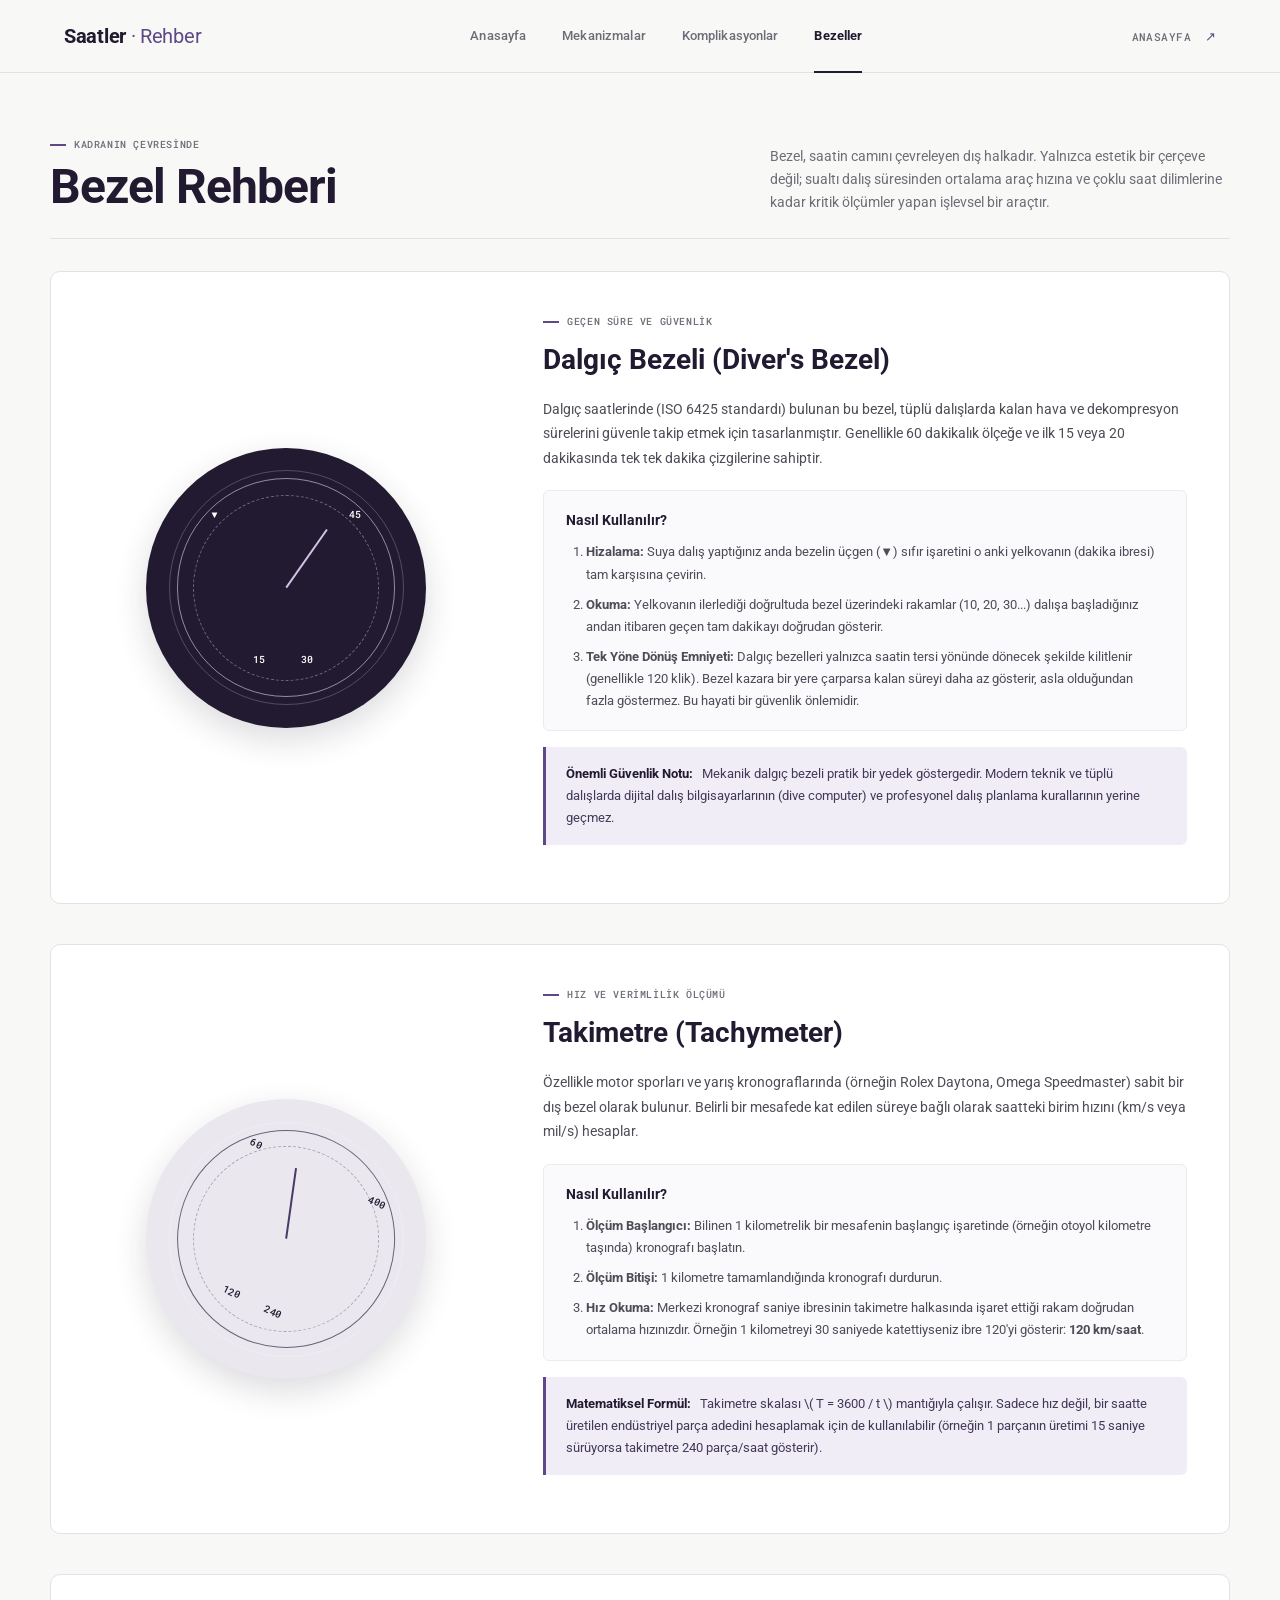
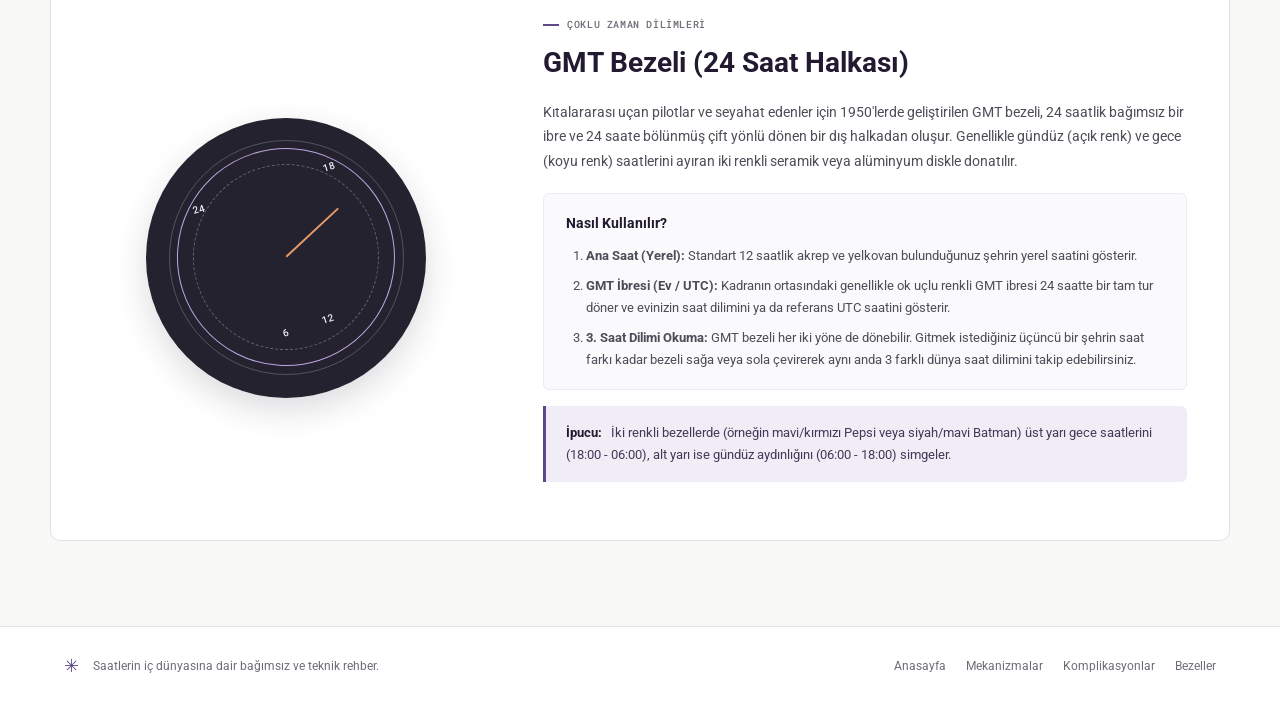
==== bezeller.html @ 57725b4f "sayfalandırma yapıldı" ====
<!doctype html>
<html lang="tr">
  <head>
    <meta charset="utf-8">
    <meta name="viewport" content="width=device-width, initial-scale=1">
    <meta name="theme-color" content="#f8f8f7">
    <meta name="description" content="Saat bezeli çeşitleri ve kullanım rehberi: Dalgıç bezeli, Takimetre ve GMT bezeli ile süre ve hız ölçümü.">
    <title>Bezeller — Saat Bezel Türleri ve Kullanım Kılavuzu</title>
    <link rel="preconnect" href="https://fonts.googleapis.com">
    <link rel="preconnect" href="https://fonts.gstatic.com" crossorigin>
    <link href="https://fonts.googleapis.com/css2?family=Roboto:ital,wght@0,300;0,400;0,500;0,700;1,400&family=Roboto+Mono:wght@400;500&display=swap" rel="stylesheet">
    <link rel="stylesheet" href="styles.css">
    <script src="script.js" defer></script>
  </head>
  <body>
    <header class="topbar">
      <a class="wordmark" href="index.html" aria-label="Saatler Rehberi Anasayfa">Saatler <span>· Rehber</span></a>
      <nav class="main-nav" aria-label="Ana gezinme">
        <a class="nav-link" href="index.html">Anasayfa</a>
        <a class="nav-link" href="mekanizmalar.html">Mekanizmalar</a>
        <a class="nav-link" href="komplikasyonlar.html">Komplikasyonlar</a>
        <a class="nav-link active" aria-current="page" href="bezeller.html">Bezeller</a>
      </nav>
      <a class="topbar-index" href="index.html">ANASAYFA <span>↗</span></a>
    </header>

    <main class="page-wrap content-section bezel-section">
      <header class="section-heading">
        <div>
          <p class="eyebrow"><span class="eyebrow-mark"></span> KADRANIN ÇEVRESİNDE</p>
          <h1>Bezel Rehberi</h1>
        </div>
        <p class="section-description">Bezel, saatin camını çevreleyen dış halkadır. Yalnızca estetik bir çerçeve değil; sualtı dalış süresinden ortalama araç hızına ve çoklu saat dilimlerine kadar kritik ölçümler yapan işlevsel bir araçtır.</p>
      </header>

      <div class="bezel-guides">
        <!-- 1. DALGIÇ BEZELİ -->
        <article class="bezel-guide">
          <div class="bezel-visual dive-visual" aria-hidden="true">
            <div class="bezel-face">
              <span>▼</span>
              <span>15</span>
              <span>30</span>
              <span>45</span>
              <i></i>
            </div>
          </div>
          <div class="bezel-copy">
            <p class="eyebrow"><span class="eyebrow-mark"></span> GEÇEN SÜRE VE GÜVENLİK</p>
            <h3>Dalgıç Bezeli (Diver's Bezel)</h3>
            <p>Dalgıç saatlerinde (ISO 6425 standardı) bulunan bu bezel, tüplü dalışlarda kalan hava ve dekompresyon sürelerini güvenle takip etmek için tasarlanmıştır. Genellikle 60 dakikalık ölçeğe ve ilk 15 veya 20 dakikasında tek tek dakika çizgilerine sahiptir.</p>
            
            <div class="bezel-steps-card">
              <h4>Nasıl Kullanılır?</h4>
              <ol>
                <li><strong>Hizalama:</strong> Suya dalış yaptığınız anda bezelin üçgen (▼) sıfır işaretini o anki yelkovanın (dakika ibresi) tam karşısına çevirin.</li>
                <li><strong>Okuma:</strong> Yelkovanın ilerlediği doğrultuda bezel üzerindeki rakamlar (10, 20, 30...) dalışa başladığınız andan itibaren geçen tam dakikayı doğrudan gösterir.</li>
                <li><strong>Tek Yöne Dönüş Emniyeti:</strong> Dalgıç bezelleri yalnızca saatin tersi yönünde dönecek şekilde kilitlenir (genellikle 120 klik). Bezel kazara bir yere çarparsa kalan süreyi daha az gösterir, asla olduğundan fazla göstermez. Bu hayati bir güvenlik önlemidir.</li>
              </ol>
            </div>

            <p class="bezel-tip">
              <strong>Önemli Güvenlik Notu:</strong> Mekanik dalgıç bezeli pratik bir yedek göstergedir. Modern teknik ve tüplü dalışlarda dijital dalış bilgisayarlarının (dive computer) ve profesyonel dalış planlama kurallarının yerine geçmez.
            </p>
          </div>
        </article>

        <!-- 2. TAKİMETRE BEZELİ -->
        <article class="bezel-guide">
          <div class="bezel-visual tachy-visual" aria-hidden="true">
            <div class="bezel-face">
              <span>60</span>
              <span>120</span>
              <span>240</span>
              <span>400</span>
              <i></i>
            </div>
          </div>
          <div class="bezel-copy">
            <p class="eyebrow"><span class="eyebrow-mark"></span> HIZ VE VERİMLİLİK ÖLÇÜMÜ</p>
            <h3>Takimetre (Tachymeter)</h3>
            <p>Özellikle motor sporları ve yarış kronograflarında (örneğin Rolex Daytona, Omega Speedmaster) sabit bir dış bezel olarak bulunur. Belirli bir mesafede kat edilen süreye bağlı olarak saatteki birim hızını (km/s veya mil/s) hesaplar.</p>
            
            <div class="bezel-steps-card">
              <h4>Nasıl Kullanılır?</h4>
              <ol>
                <li><strong>Ölçüm Başlangıcı:</strong> Bilinen 1 kilometrelik bir mesafenin başlangıç işaretinde (örneğin otoyol kilometre taşında) kronografı başlatın.</li>
                <li><strong>Ölçüm Bitişi:</strong> 1 kilometre tamamlandığında kronografı durdurun.</li>
                <li><strong>Hız Okuma:</strong> Merkezi kronograf saniye ibresinin takimetre halkasında işaret ettiği rakam doğrudan ortalama hızınızdır. Örneğin 1 kilometreyi 30 saniyede katettiyseniz ibre 120'yi gösterir: <strong>120 km/saat</strong>.</li>
              </ol>
            </div>

            <p class="bezel-tip">
              <strong>Matematiksel Formül:</strong> Takimetre skalası \( T = 3600 / t \) mantığıyla çalışır. Sadece hız değil, bir saatte üretilen endüstriyel parça adedini hesaplamak için de kullanılabilir (örneğin 1 parçanın üretimi 15 saniye sürüyorsa takimetre 240 parça/saat gösterir).
            </p>
          </div>
        </article>

        <!-- 3. GMT BEZELİ -->
        <article class="bezel-guide">
          <div class="bezel-visual gmt-visual" aria-hidden="true">
            <div class="bezel-face">
              <span>24</span>
              <span>6</span>
              <span>12</span>
              <span>18</span>
              <i></i>
            </div>
          </div>
          <div class="bezel-copy">
            <p class="eyebrow"><span class="eyebrow-mark"></span> ÇOKLU ZAMAN DİLİMLERİ</p>
            <h3>GMT Bezeli (24 Saat Halkası)</h3>
            <p>Kıtalararası uçan pilotlar ve seyahat edenler için 1950'lerde geliştirilen GMT bezeli, 24 saatlik bağımsız bir ibre ve 24 saate bölünmüş çift yönlü dönen bir dış halkadan oluşur. Genellikle gündüz (açık renk) ve gece (koyu renk) saatlerini ayıran iki renkli seramik veya alüminyum diskle donatılır.</p>
            
            <div class="bezel-steps-card">
              <h4>Nasıl Kullanılır?</h4>
              <ol>
                <li><strong>Ana Saat (Yerel):</strong> Standart 12 saatlik akrep ve yelkovan bulunduğunuz şehrin yerel saatini gösterir.</li>
                <li><strong>GMT İbresi (Ev / UTC):</strong> Kadranın ortasındaki genellikle ok uçlu renkli GMT ibresi 24 saatte bir tam tur döner ve evinizin saat dilimini ya da referans UTC saatini gösterir.</li>
                <li><strong>3. Saat Dilimi Okuma:</strong> GMT bezeli her iki yöne de dönebilir. Gitmek istediğiniz üçüncü bir şehrin saat farkı kadar bezeli sağa veya sola çevirerek aynı anda 3 farklı dünya saat dilimini takip edebilirsiniz.</li>
              </ol>
            </div>

            <p class="bezel-tip">
              <strong>İpucu:</strong> İki renkli bezellerde (örneğin mavi/kırmızı Pepsi veya siyah/mavi Batman) üst yarı gece saatlerini (18:00 - 06:00), alt yarı ise gündüz aydınlığını (06:00 - 18:00) simgeler.
            </p>
          </div>
        </article>
      </div>
    </main>

    <footer class="site-footer">
      <div class="footer-left">
        <span class="footer-mark" aria-hidden="true">✳</span>
        <p>Saatlerin iç dünyasına dair bağımsız ve teknik rehber.</p>
      </div>
      <nav class="footer-links" aria-label="Alt gezinme">
        <a href="index.html">Anasayfa</a>
        <a href="mekanizmalar.html">Mekanizmalar</a>
        <a href="komplikasyonlar.html">Komplikasyonlar</a>
        <a href="bezeller.html">Bezeller</a>
      </nav>
    </footer>
  </body>
</html>
---- styles.css ----
:root {
  color-scheme: light;
  --paper: #f8f8f7;
  --surface: #ffffff;
  --ink: #1e1e24;
  --ink-secondary: #4e4c56;
  --muted: #6e6d77;
  --line: #e2e1e7;
  --line-light: #ecebf0;
  --purple: #483965;
  --purple-dark: #221a30;
  --purple-light: #f1edf7;
  --purple-tint: #eae4f5;
  --accent: #5e4887;
  --accent-warm: #c5975c;
  --gray: #d7d6dc;
  --mono: "Roboto Mono", monospace;
  --body: "Roboto", -apple-system, BlinkMacSystemFont, "Segoe UI", sans-serif;
  --display: "Roboto", -apple-system, BlinkMacSystemFont, "Segoe UI", sans-serif;
}

* { box-sizing: border-box; }
html { scroll-behavior: smooth; scroll-padding-top: 84px; }
body {
  margin: 0;
  background: var(--paper);
  color: var(--ink);
  font-family: var(--body);
  font-size: 14px;
  line-height: 1.6;
  -webkit-font-smoothing: antialiased;
}

button, input, select { font: inherit; }
button, a, select { -webkit-tap-highlight-color: transparent; }
button { color: inherit; }
a { color: inherit; text-decoration: none; }
::selection { background: #dcd3ee; color: var(--purple-dark); }

/* TOPBAR */
.topbar {
  position: sticky;
  z-index: 20;
  top: 0;
  display: flex;
  justify-content: space-between;
  align-items: center;
  min-height: 72px;
  padding: 0 5vw;
  border-bottom: 1px solid var(--line);
  background: rgba(248, 248, 247, 0.95);
  backdrop-filter: blur(14px);
}
.wordmark {
  font-family: var(--display);
  font-size: 20px;
  font-weight: 700;
  letter-spacing: -0.015em;
  color: var(--purple-dark);
}
.wordmark span {
  color: var(--accent);
  font-weight: 400;
}
.main-nav {
  display: flex;
  align-items: center;
  gap: clamp(16px, 2.8vw, 36px);
}
.nav-link {
  position: relative;
  display: grid;
  min-height: 72px;
  align-items: center;
  color: var(--muted);
  font-size: 13px;
  font-weight: 500;
  letter-spacing: 0.01em;
  transition: color 0.2s ease;
}
.nav-link:hover, .nav-link:focus-visible {
  color: var(--purple);
}
.nav-link::after {
  position: absolute;
  right: 0;
  bottom: -1px;
  left: 0;
  height: 2px;
  background: var(--purple);
  content: "";
  transform: scaleX(0);
  transform-origin: left;
  transition: transform 0.2s ease;
}
.nav-link:hover::after, .nav-link:focus-visible::after {
  transform: scaleX(1);
}
.nav-link.active {
  color: var(--purple-dark);
  font-weight: 700;
}
.nav-link.active::after {
  transform: scaleX(1);
  background: var(--purple-dark);
}
.topbar-index {
  color: var(--muted);
  font-family: var(--mono);
  font-size: 11px;
  font-weight: 500;
  letter-spacing: 0.04em;
  transition: color 0.2s ease;
}
.topbar-index:hover {
  color: var(--purple);
}
.topbar-index span {
  margin-left: 6px;
  color: var(--accent);
  font-size: 13px;
}

/* TYPOGRAPHY HELPERS */
h1, h2, h3, h4, p { margin-top: 0; }
.eyebrow {
  display: flex;
  align-items: center;
  gap: 8px;
  margin-bottom: 8px;
  color: var(--muted);
  font-family: var(--mono);
  font-size: 10px;
  font-weight: 500;
  letter-spacing: 0.06em;
  text-transform: uppercase;
}
.eyebrow-mark {
  display: inline-block;
  width: 16px;
  height: 2px;
  background: var(--accent);
}

/* PAGE WRAPPER & HEADINGS */
.page-wrap {
  width: min(1180px, calc(100% - 64px));
  margin: 0 auto;
}
.content-section {
  padding-top: 64px;
  padding-bottom: 85px;
}
.section-heading {
  display: flex;
  justify-content: space-between;
  align-items: flex-end;
  gap: 28px;
  padding-bottom: 24px;
  border-bottom: 1px solid var(--line);
}
.section-heading h1, .section-heading h2 {
  margin: 8px 0 0;
  font-family: var(--display);
  font-size: clamp(34px, 4.2vw, 48px);
  font-weight: 700;
  letter-spacing: -0.02em;
  line-height: 1.1;
  color: var(--purple-dark);
}
.section-description {
  max-width: 460px;
  margin: 0;
  color: var(--muted);
  font-size: 14px;
  line-height: 1.65;
}

/* HOME HERO */
.home-hero {
  display: grid;
  grid-template-columns: 1.05fr 0.95fr;
  min-height: calc(100svh - 72px);
  border-bottom: 1px solid var(--line);
  background: var(--paper);
}
.hero-art-container {
  position: relative;
  display: flex;
  flex-direction: column;
  justify-content: center;
  align-items: center;
  padding: 30px 24px;
  background: #1c1b22;
  color: #e5e3eb;
  overflow: hidden;
  border-right: 1px solid #2f2d38;
}
.hero-art-container::before {
  position: absolute;
  inset: 0;
  background-image: 
    radial-gradient(circle at 50% 50%, rgba(95, 75, 140, 0.14) 0%, transparent 72%),
    linear-gradient(rgba(255, 255, 255, 0.025) 1px, transparent 1px),
    linear-gradient(90deg, rgba(255, 255, 255, 0.025) 1px, transparent 1px);
  background-size: 100% 100%, 28px 28px, 28px 28px;
  pointer-events: none;
  content: "";
}
.workbench-header {
  position: absolute;
  top: 18px;
  left: 24px;
  right: 24px;
  display: flex;
  justify-content: space-between;
  align-items: center;
  z-index: 3;
}
.workbench-tag {
  font-family: var(--mono);
  font-size: 10px;
  color: #a8a4b8;
  letter-spacing: 0.06em;
  text-transform: uppercase;
}
.workbench-scale-badge {
  display: inline-flex;
  align-items: center;
  gap: 8px;
  padding: 4px 11px;
  border-radius: 20px;
  background: rgba(255, 255, 255, 0.08);
  border: 1px solid rgba(255, 255, 255, 0.16);
  font-family: var(--mono);
  font-size: 10px;
  color: #d8d4e4;
}
.scale-circle-1to1 {
  display: inline-block;
  width: 14px;
  height: 14px;
  border-radius: 50%;
  border: 1.5px solid #d5a86d;
  background: rgba(213, 168, 109, 0.22);
}
.canvas-wrapper {
  position: relative;
  width: min(100%, 480px);
  aspect-ratio: 1;
  display: grid;
  place-items: center;
  z-index: 2;
}
#zemberek-canvas {
  width: 100%;
  height: 100%;
  display: block;
  cursor: grab;
}
#zemberek-canvas:active {
  cursor: grabbing;
}
.workbench-controls {
  position: absolute;
  bottom: 20px;
  left: 24px;
  right: 24px;
  display: flex;
  justify-content: space-between;
  align-items: center;
  flex-wrap: wrap;
  gap: 12px;
  z-index: 3;
}
.control-buttons {
  display: flex;
  align-items: center;
  gap: 8px;
}
.btn-workbench {
  display: inline-flex;
  align-items: center;
  gap: 6px;
  padding: 7px 14px;
  border: 1px solid rgba(255, 255, 255, 0.2);
  border-radius: 4px;
  background: rgba(255, 255, 255, 0.06);
  color: #f0edf7;
  font-family: var(--body);
  font-size: 12px;
  font-weight: 500;
  cursor: pointer;
  transition: all 0.2s ease;
}
.btn-workbench:hover {
  background: rgba(255, 255, 255, 0.16);
  border-color: rgba(255, 255, 255, 0.35);
  color: #fff;
}
.btn-workbench.active {
  background: var(--purple-light);
  color: var(--purple-dark);
  border-color: var(--purple-light);
  font-weight: 600;
}
.state-indicator {
  font-family: var(--mono);
  font-size: 11px;
  color: #9d99ab;
}
.state-indicator strong {
  color: #ecd5a5;
  font-weight: 500;
}

/* HERO COPY */
.hero-copy {
  display: flex;
  flex-direction: column;
  justify-content: center;
  padding: clamp(40px, 6vw, 80px) clamp(30px, 5vw, 70px);
  background: var(--paper);
}
.hero-copy h1 {
  margin: 16px 0 20px;
  font-family: var(--display);
  font-size: clamp(38px, 5vw, 64px);
  font-weight: 700;
  line-height: 1.08;
  letter-spacing: -0.025em;
  color: var(--purple-dark);
}
.hero-copy h1 span {
  color: var(--accent);
}
.hero-intro {
  max-width: 520px;
  margin-bottom: 28px;
  color: var(--ink-secondary);
  font-size: 15px;
  line-height: 1.75;
}
.hero-actions {
  display: flex;
  flex-wrap: wrap;
  align-items: center;
  gap: 14px;
  margin-bottom: 36px;
}
.btn-primary {
  display: inline-flex;
  align-items: center;
  gap: 8px;
  padding: 11px 22px;
  border-radius: 4px;
  background: var(--purple-dark);
  color: #ffffff;
  font-size: 13px;
  font-weight: 600;
  transition: background 0.2s ease, transform 0.2s ease;
}
.btn-primary:hover {
  background: var(--accent);
  transform: translateY(-1px);
}
.btn-secondary {
  display: inline-flex;
  align-items: center;
  gap: 8px;
  padding: 10px 18px;
  border: 1px solid var(--line);
  border-radius: 4px;
  background: var(--surface);
  color: var(--ink);
  font-size: 13px;
  font-weight: 500;
  transition: all 0.2s ease;
}
.btn-secondary:hover {
  border-color: var(--gray);
  background: #fdfdfd;
}
.hero-specs-box {
  display: grid;
  grid-template-columns: repeat(3, 1fr);
  gap: 16px;
  padding: 18px 20px;
  border-radius: 6px;
  border: 1px solid var(--line);
  background: var(--surface);
}
.hero-spec-item dt {
  font-family: var(--mono);
  font-size: 9px;
  font-weight: 500;
  letter-spacing: 0.05em;
  color: var(--muted);
  text-transform: uppercase;
  margin-bottom: 4px;
}
.hero-spec-item dd {
  margin: 0;
  font-size: 13px;
  font-weight: 600;
  color: var(--purple-dark);
}

/* SECTION PORTAL CARDS (HOME - TALLER & LONGER) */
.portal-section {
  padding: 75px 0;
  border-bottom: 1px solid var(--line);
}
.portal-grid {
  display: grid;
  grid-template-columns: repeat(3, 1fr);
  gap: 24px;
  margin-top: 36px;
}
.portal-card {
  display: flex;
  flex-direction: column;
  min-height: 380px;
  padding: 34px 30px;
  border: 1px solid var(--line);
  border-radius: 8px;
  background: var(--surface);
  transition: transform 0.2s ease, border-color 0.2s ease, box-shadow 0.2s ease;
}
.portal-card:hover {
  transform: translateY(-3px);
  border-color: #c9bfdc;
  box-shadow: 0 12px 36px rgba(50, 40, 70, 0.07);
}
.portal-card-header {
  display: flex;
  justify-content: space-between;
  align-items: center;
  margin-bottom: 20px;
}
.portal-num {
  font-family: var(--mono);
  font-size: 11px;
  font-weight: 500;
  color: var(--muted);
}
.portal-card h3 {
  margin: 0 0 12px;
  font-size: 24px;
  font-weight: 700;
  color: var(--purple-dark);
}
.portal-card p {
  color: var(--ink-secondary);
  font-size: 14px;
  line-height: 1.7;
  margin-bottom: 28px;
}
.portal-link {
  display: inline-flex;
  align-items: center;
  gap: 8px;
  margin-top: auto;
  color: var(--purple);
  font-size: 13px;
  font-weight: 600;
}
.portal-link span {
  font-size: 15px;
  transition: transform 0.2s ease;
}
.portal-card:hover .portal-link span {
  transform: translate(3px, -2px);
}

/* ANATOMY SECTION (HOME - TALLER & LONGER) */
.anatomy-section {
  padding: 75px 0 90px;
  background: #f2eff7;
}
.anatomy-timeline {
  display: grid;
  grid-template-columns: repeat(5, 1fr);
  gap: 16px;
  margin-top: 36px;
}
.anatomy-step {
  position: relative;
  display: flex;
  flex-direction: column;
  min-height: 240px;
  padding: 26px 20px;
  background: var(--surface);
  border: 1px solid var(--line);
  border-radius: 8px;
}
.anatomy-step .step-num {
  font-family: var(--mono);
  font-size: 10px;
  font-weight: 600;
  color: var(--accent);
  display: block;
  margin-bottom: 8px;
}
.anatomy-step h4 {
  margin: 0 0 10px;
  font-size: 16px;
  font-weight: 700;
  color: var(--purple-dark);
}
.anatomy-step p {
  margin: 0;
  font-size: 13px;
  color: var(--ink-secondary);
  line-height: 1.6;
}

/* SEARCH & FILTER CONTROLS */
.search-panel {
  display: flex;
  flex-wrap: wrap;
  align-items: flex-end;
  gap: 12px 18px;
  padding: 24px 0 32px;
}
.search-field {
  display: flex;
  flex: 1 1 200px;
  align-items: center;
  gap: 10px;
  min-width: 180px;
  max-width: 290px;
  padding: 7px 0 9px;
  border-bottom: 1.5px solid #bbb8c2;
  color: var(--purple);
}
.search-field:focus-within {
  border-color: var(--purple-dark);
}
.search-field > span:first-child {
  font-size: 18px;
  color: var(--muted);
}
.search-field input {
  width: 100%;
  min-width: 0;
  border: 0;
  outline: 0;
  background: transparent;
  color: var(--ink);
  font-family: var(--body);
  font-size: 13px;
}
.search-field input::placeholder {
  color: #92909a;
}
.filter-label {
  display: grid;
  gap: 5px;
  color: var(--muted);
  font-family: var(--mono);
  font-size: 10px;
  font-weight: 500;
  letter-spacing: 0.04em;
  text-transform: uppercase;
}
.filter-label select {
  min-width: 140px;
  max-width: 200px;
  padding: 8px 24px 8px 10px;
  border: 1px solid var(--line);
  border-radius: 4px;
  background: var(--surface);
  color: var(--ink);
  font-family: var(--body);
  font-size: 12px;
}
.filter-label select:focus-visible, .search-field input:focus-visible {
  outline: 2px solid var(--accent);
  outline-offset: 2px;
}
.result-count {
  width: 100%;
  margin: 0;
  color: var(--muted);
  font-family: var(--mono);
  font-size: 11px;
}

/* CARDS GRID - ALL CARDS TALLER & LONGER (bütün kartlar daha uzun olsun) */
.card-grid {
  display: grid;
  grid-template-columns: repeat(4, minmax(0, 1fr));
  gap: 20px;
}
.info-card {
  position: relative;
  display: flex;
  min-height: 380px;
  flex-direction: column;
  padding: 26px 24px 22px;
  border: 1px solid var(--line);
  border-radius: 8px;
  background: var(--surface);
  transition: border-color 0.2s ease, transform 0.2s ease, box-shadow 0.2s ease;
}
.info-card:hover {
  border-color: #c4b9db;
  box-shadow: 0 12px 34px rgba(45, 35, 65, 0.07);
  transform: translateY(-3px);
}
.card-meta {
  display: flex;
  justify-content: space-between;
  gap: 8px;
  color: var(--muted);
  font-family: var(--mono);
  font-size: 10px;
  margin-bottom: 8px;
}
.info-card h3 {
  margin: 12px 0 4px;
  font-family: var(--display);
  font-size: 24px;
  font-weight: 700;
  letter-spacing: -0.015em;
  color: var(--purple-dark);
}
.card-subtitle {
  margin: 0 0 12px;
  font-size: 12px;
  font-weight: 500;
  color: var(--accent);
}
.card-description {
  margin-bottom: 16px;
  color: var(--ink-secondary);
  font-size: 13px;
  line-height: 1.65;
}
.card-features {
  display: flex;
  flex-wrap: wrap;
  gap: 6px;
  margin-bottom: 20px;
}
.feature-tag {
  display: inline-block;
  padding: 3px 8px;
  border-radius: 3px;
  background: var(--purple-light);
  color: var(--purple-dark);
  font-size: 10px;
  font-family: var(--mono);
  font-weight: 500;
}
.card-specs {
  display: flex;
  justify-content: space-between;
  gap: 8px;
  margin-top: auto;
  padding: 12px 0;
  border-top: 1px solid var(--line-light);
  color: var(--muted);
  font-family: var(--mono);
  font-size: 10px;
}
.card-link {
  display: flex;
  justify-content: space-between;
  align-items: center;
  width: 100%;
  padding: 12px 0 0;
  border: 0;
  background: transparent;
  color: var(--purple);
  cursor: pointer;
  text-align: left;
  font-size: 12px;
  font-weight: 600;
}
.card-link span {
  font-size: 14px;
  transition: transform 0.2s ease;
}
.card-link:hover span {
  transform: translate(2px, -2px);
}
.empty-state {
  grid-column: 1 / -1;
  padding: 65px 20px;
  color: var(--muted);
  text-align: center;
  font-size: 14px;
  background: var(--surface);
  border: 1px dashed var(--line);
  border-radius: 8px;
}

/* COMPLICATION CARDS (TALLER & LONGER) */
.complication-grid {
  grid-template-columns: repeat(3, minmax(0, 1fr));
  gap: 24px;
}
.complication-card {
  min-height: 420px;
  padding: 30px 28px 24px;
}
.complication-card h3 {
  margin-top: 14px;
  font-size: 26px;
}
.complication-card .card-description {
  font-size: 13.5px;
  line-height: 1.7;
}

/* BEZEL GUIDES & STEPS CARDS */
.bezel-guides {
  display: flex;
  flex-direction: column;
  gap: 40px;
  margin-top: 32px;
}
.bezel-guide {
  display: grid;
  grid-template-columns: minmax(240px, 0.75fr) 1.25fr;
  align-items: center;
  gap: clamp(28px, 5vw, 68px);
  padding: 42px;
  border: 1px solid var(--line);
  border-radius: 10px;
  background: var(--surface);
}
.bezel-visual {
  position: relative;
  display: grid;
  width: min(100%, 280px);
  aspect-ratio: 1;
  margin: auto;
  place-items: center;
  border-radius: 50%;
  background: var(--purple-dark);
  box-shadow: 0 12px 32px rgba(35, 28, 50, 0.16);
}
.bezel-visual::before {
  position: absolute;
  inset: 8%;
  border: 1px solid rgba(255, 255, 255, 0.22);
  border-radius: 50%;
  content: "";
}
.bezel-face {
  position: relative;
  display: flex;
  width: 78%;
  aspect-ratio: 1;
  justify-content: space-between;
  align-items: flex-start;
  padding: 10% 12%;
  border: 1.5px solid rgba(255, 255, 255, 0.5);
  border-radius: 50%;
  color: #fff;
  font-family: var(--mono);
  font-size: 10px;
  font-weight: 500;
}
.bezel-face::before {
  position: absolute;
  inset: 7%;
  border: 1px dashed rgba(255, 255, 255, 0.35);
  border-radius: 50%;
  content: "";
}
.bezel-face span:nth-child(2) { align-self: flex-end; }
.bezel-face span:nth-child(3) { align-self: flex-end; }
.bezel-face span:nth-child(4) { align-self: flex-start; }
.bezel-face i {
  position: absolute;
  top: 50%;
  left: 50%;
  width: 2px;
  height: 33%;
  background: #cfc2e6;
  transform: translate(-50%, -100%) rotate(35deg);
  transform-origin: bottom;
}
.tachy-visual {
  background: #eae8ee;
}
.tachy-visual .bezel-face {
  border-color: rgba(50, 40, 68, 0.7);
  color: var(--purple-dark);
  transform: rotate(26deg);
}
.tachy-visual .bezel-face::before {
  border-color: rgba(50, 40, 68, 0.35);
}
.tachy-visual .bezel-face i {
  background: var(--purple);
  transform: translate(-50%, -100%) rotate(-18deg);
}
.gmt-visual {
  background: #252230;
}
.gmt-visual .bezel-face {
  border-color: #bda7df;
  color: #f1edfa;
  transform: rotate(-18deg);
}
.gmt-visual .bezel-face::before {
  border-color: rgba(189, 167, 223, 0.45);
}
.gmt-visual .bezel-face i {
  background: #e59a68;
  transform: translate(-50%, -100%) rotate(65deg);
}
.bezel-copy h3 {
  margin: 6px 0 14px;
  font-family: var(--display);
  font-size: 28px;
  font-weight: 700;
  color: var(--purple-dark);
}
.bezel-copy > p:not(.eyebrow) {
  margin-bottom: 16px;
  color: var(--ink-secondary);
  font-size: 14px;
  line-height: 1.75;
}
.bezel-steps-card {
  margin: 20px 0 16px;
  padding: 18px 22px;
  background: #faf9fc;
  border: 1px solid var(--line-light);
  border-radius: 6px;
}
.bezel-steps-card h4 {
  margin: 0 0 10px;
  font-size: 14px;
  font-weight: 700;
  color: var(--purple-dark);
}
.bezel-steps-card ol {
  margin: 0;
  padding-left: 20px;
  color: var(--ink-secondary);
  font-size: 13px;
  line-height: 1.7;
}
.bezel-steps-card li {
  margin-bottom: 8px;
}
.bezel-steps-card li:last-child {
  margin-bottom: 0;
}
.bezel-tip {
  padding: 16px 20px;
  border-left: 3px solid var(--accent);
  background: var(--purple-light);
  border-radius: 0 6px 6px 0;
  font-size: 13px !important;
  line-height: 1.7 !important;
  color: #433957 !important;
}
.bezel-tip strong {
  margin-right: 6px;
  color: var(--purple-dark);
}

/* POPOVER DIALOG */
.popover-panel {
  position: fixed;
  inset: 0;
  width: min(600px, calc(100% - 32px));
  max-height: min(85vh, 800px);
  margin: auto;
  padding: 38px;
  overflow-y: auto;
  border: 1px solid var(--line);
  border-radius: 8px;
  background: var(--surface);
  color: var(--ink);
  box-shadow: 0 24px 80px rgba(25, 18, 35, 0.25);
}
.popover-panel::backdrop {
  background: rgba(25, 20, 32, 0.5);
  backdrop-filter: blur(4px);
}
.popover-close {
  position: sticky;
  z-index: 2;
  top: 0;
  float: right;
  display: grid;
  width: 32px;
  height: 32px;
  margin: -16px -16px -24px 0;
  place-items: center;
  border: 1px solid var(--line);
  border-radius: 50%;
  background: var(--surface);
  cursor: pointer;
  font-size: 20px;
  line-height: 1;
  color: var(--muted);
  transition: all 0.2s ease;
}
.popover-close:hover {
  background: var(--paper);
  color: var(--ink);
}
.popover-panel h3 {
  margin: 10px 0 8px;
  font-family: var(--display);
  font-size: 32px;
  font-weight: 700;
  letter-spacing: -0.02em;
  color: var(--purple-dark);
}
.popover-lead {
  max-width: 500px;
  margin-bottom: 22px;
  color: var(--ink-secondary);
  font-size: 14px;
  line-height: 1.6;
}
.detail-list {
  display: grid;
  grid-template-columns: repeat(2, minmax(0, 1fr));
  gap: 16px 20px;
  margin: 0;
  padding: 20px 0;
  border-top: 1px solid var(--line);
  border-bottom: 1px solid var(--line);
}
.detail-list div { min-width: 0; }
.detail-list dt {
  margin-bottom: 4px;
  color: var(--muted);
  font-family: var(--mono);
  font-size: 10px;
  text-transform: uppercase;
  letter-spacing: 0.04em;
}
.detail-list dd {
  margin: 0;
  font-size: 13px;
  font-weight: 500;
  color: var(--ink);
  line-height: 1.5;
}
.popover-note {
  margin: 20px 0 0;
  padding: 15px 18px;
  background: var(--purple-light);
  border-radius: 4px;
  color: #4b3e64;
  font-size: 12.5px;
  line-height: 1.65;
}
.popover-copy {
  color: var(--ink-secondary);
  font-size: 13.5px;
  line-height: 1.75;
  margin-bottom: 14px;
}

/* SITE FOOTER */
.site-footer {
  display: flex;
  justify-content: space-between;
  align-items: center;
  flex-wrap: wrap;
  gap: 20px;
  min-height: 80px;
  padding: 22px 5vw;
  border-top: 1px solid var(--line);
  background: var(--surface);
  color: var(--muted);
}
.footer-left {
  display: flex;
  align-items: center;
  gap: 14px;
}
.footer-mark {
  color: var(--accent);
  font-size: 18px;
}
.site-footer p {
  margin: 0;
  font-size: 12px;
}
.footer-links {
  display: flex;
  gap: 20px;
  font-size: 12px;
}
.footer-links a:hover {
  color: var(--purple);
}

/* RESPONSIVE DESIGN */
@media (max-width: 1024px) {
  .card-grid {
    grid-template-columns: repeat(2, minmax(0, 1fr));
  }
  .complication-grid {
    grid-template-columns: repeat(2, minmax(0, 1fr));
  }
}

@media (max-width: 960px) {
  .home-hero {
    grid-template-columns: 1fr;
    min-height: auto;
  }
  .hero-art-container {
    min-height: 480px;
    border-right: 0;
    border-bottom: 1px solid #2f2d38;
  }
  .portal-grid {
    grid-template-columns: 1fr;
  }
  .anatomy-timeline {
    grid-template-columns: repeat(2, 1fr);
  }
  .bezel-guide {
    grid-template-columns: 1fr;
    gap: 32px;
  }
}

@media (max-width: 640px) {
  .topbar {
    padding: 0 16px;
    min-height: 60px;
  }
  .wordmark {
    font-size: 17px;
  }
  .topbar-index {
    display: none;
  }
  .main-nav {
    gap: 12px;
  }
  .nav-link {
    min-height: 60px;
    font-size: 12px;
  }
  .hero-art-container {
    min-height: 400px;
    padding: 20px 14px;
  }
  .canvas-wrapper {
    width: min(100%, 340px);
  }
  .hero-copy {
    padding: 36px 20px;
  }
  .hero-copy h1 {
    font-size: 34px;
  }
  .hero-specs-box {
    grid-template-columns: 1fr;
    gap: 12px;
  }
  .page-wrap {
    width: calc(100% - 32px);
  }
  .content-section {
    padding-top: 48px;
    padding-bottom: 60px;
  }
  .section-heading {
    flex-direction: column;
    align-items: flex-start;
    gap: 12px;
  }
  .card-grid, .complication-grid {
    grid-template-columns: 1fr;
  }
  .anatomy-timeline {
    grid-template-columns: 1fr;
  }
  .search-field {
    flex-basis: 100%;
    max-width: none;
  }
  .popover-panel {
    padding: 28px 20px;
  }
  .detail-list {
    grid-template-columns: 1fr;
    gap: 12px;
  }
}

@media (prefers-reduced-motion: reduce) {
  *, *::before, *::after {
    scroll-behavior: auto !important;
    animation-duration: 0.01ms !important;
    animation-iteration-count: 1 !important;
    transition-duration: 0.01ms !important;
  }
}
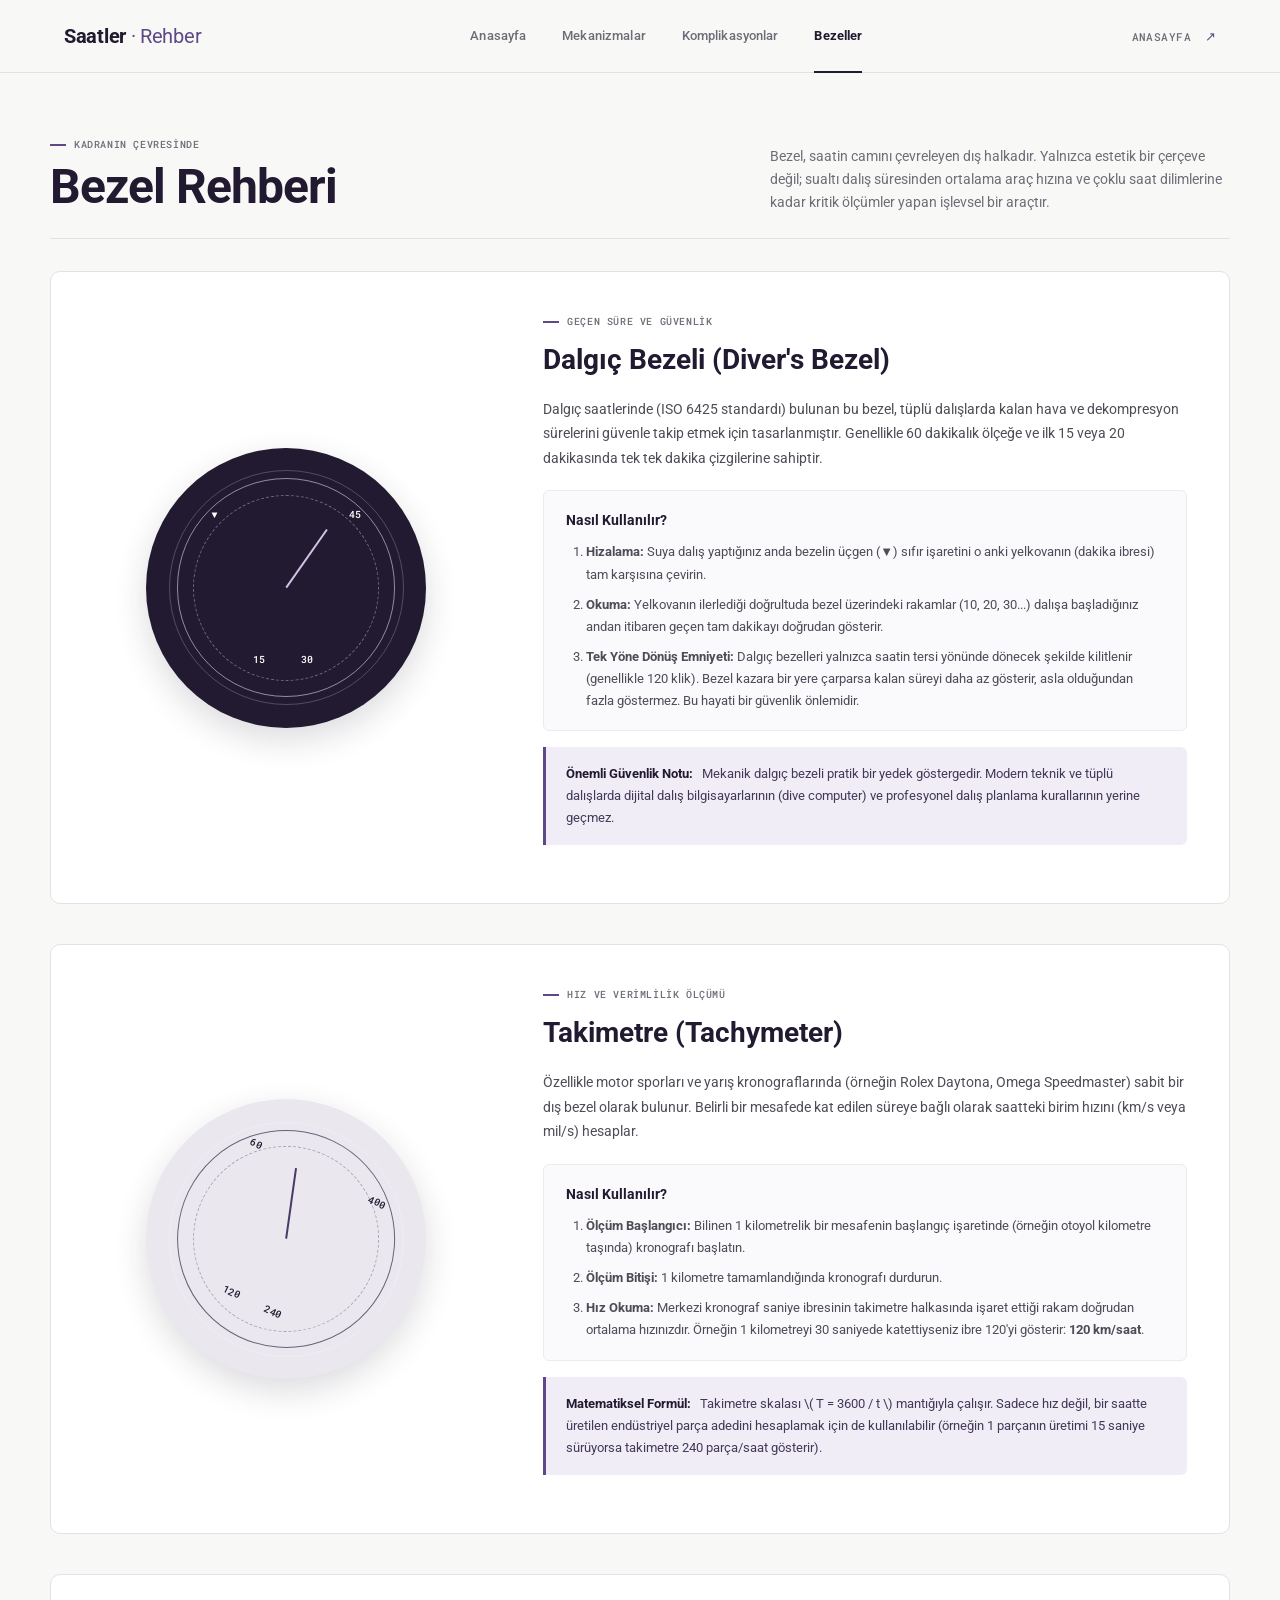
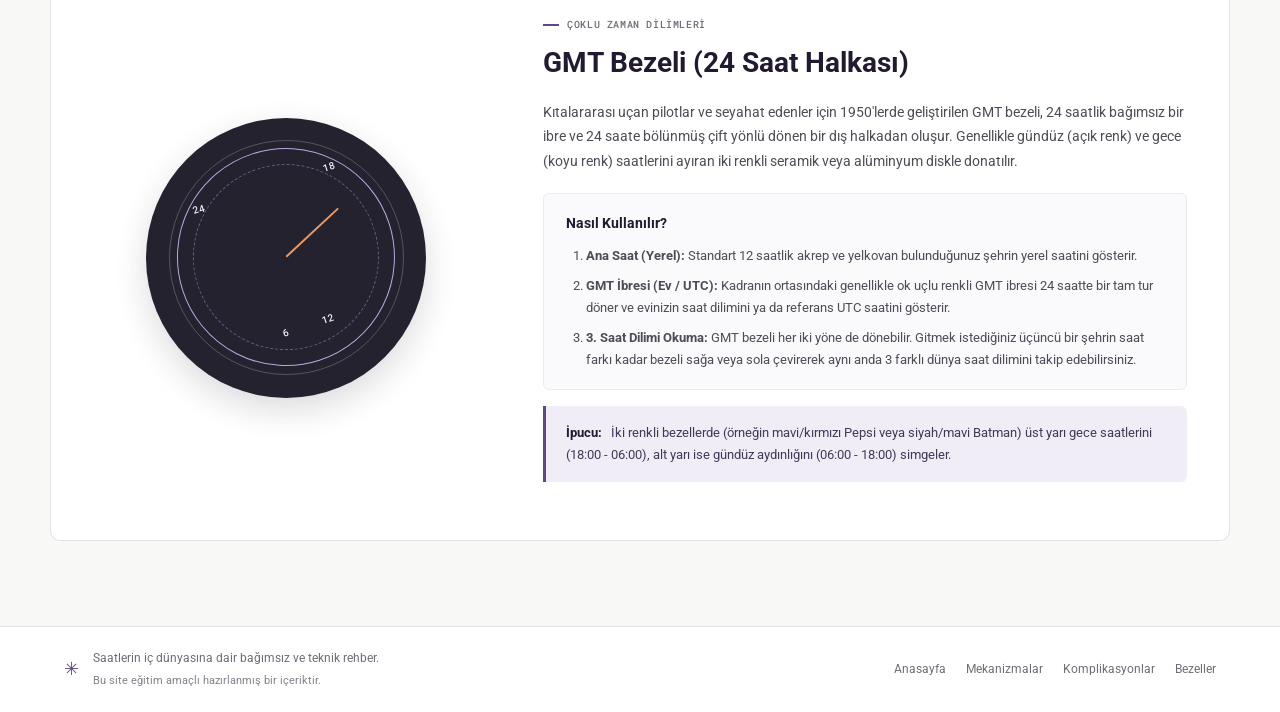
==== commit f2f71e16: "alternatif 1" ====
--- a/bezeller.html
+++ b/bezeller.html
@@ -132,7 +132,10 @@
     <footer class="site-footer">
       <div class="footer-left">
         <span class="footer-mark" aria-hidden="true">✳</span>
-        <p>Saatlerin iç dünyasına dair bağımsız ve teknik rehber.</p>
+        <div>
+          <p>Saatlerin iç dünyasına dair bağımsız ve teknik rehber.</p>
+          <p class="footer-disclaimer">Bu site eğitim amaçlı hazırlanmış bir içeriktir.</p>
+        </div>
       </div>
       <nav class="footer-links" aria-label="Alt gezinme">
         <a href="index.html">Anasayfa</a>
--- a/styles.css
+++ b/styles.css
@@ -179,7 +179,7 @@
 /* HOME HERO */
 .home-hero {
   display: grid;
-  grid-template-columns: 1.05fr 0.95fr;
+  grid-template-columns: 35% 65%;
   min-height: calc(100svh - 72px);
   border-bottom: 1px solid var(--line);
   background: var(--paper);
@@ -190,20 +190,18 @@
   flex-direction: column;
   justify-content: center;
   align-items: center;
-  padding: 30px 24px;
-  background: #1c1b22;
-  color: #e5e3eb;
+  padding: 24px 16px;
+  background: radial-gradient(circle at 50% 48%, #28203c 0%, #1e172e 68%, #151022 100%);
+  color: #e8e5f0;
   overflow: hidden;
-  border-right: 1px solid #2f2d38;
+  border-right: 1px solid var(--line);
 }
 .hero-art-container::before {
   position: absolute;
   inset: 0;
   background-image: 
-    radial-gradient(circle at 50% 50%, rgba(95, 75, 140, 0.14) 0%, transparent 72%),
-    linear-gradient(rgba(255, 255, 255, 0.025) 1px, transparent 1px),
-    linear-gradient(90deg, rgba(255, 255, 255, 0.025) 1px, transparent 1px);
-  background-size: 100% 100%, 28px 28px, 28px 28px;
+    radial-gradient(circle at 50% 50%, rgba(138, 108, 196, 0.2) 0%, transparent 70%),
+    repeating-radial-gradient(circle at 50% 50%, transparent 0, transparent 40px, rgba(210, 195, 240, 0.04) 41px, transparent 42px);
   pointer-events: none;
   content: "";
 }
@@ -992,6 +990,12 @@
   margin: 0;
   font-size: 12px;
 }
+.footer-disclaimer {
+  margin-top: 4px !important;
+  font-size: 11px !important;
+  color: var(--muted);
+  opacity: 0.85;
+}
 .footer-links {
   display: flex;
   gap: 20px;
@@ -1002,6 +1006,12 @@
 }
 
 /* RESPONSIVE DESIGN */
+@media (max-width: 1200px) {
+  .home-hero {
+    grid-template-columns: 42% 58%;
+  }
+}
+
 @media (max-width: 1024px) {
   .card-grid {
     grid-template-columns: repeat(2, minmax(0, 1fr));
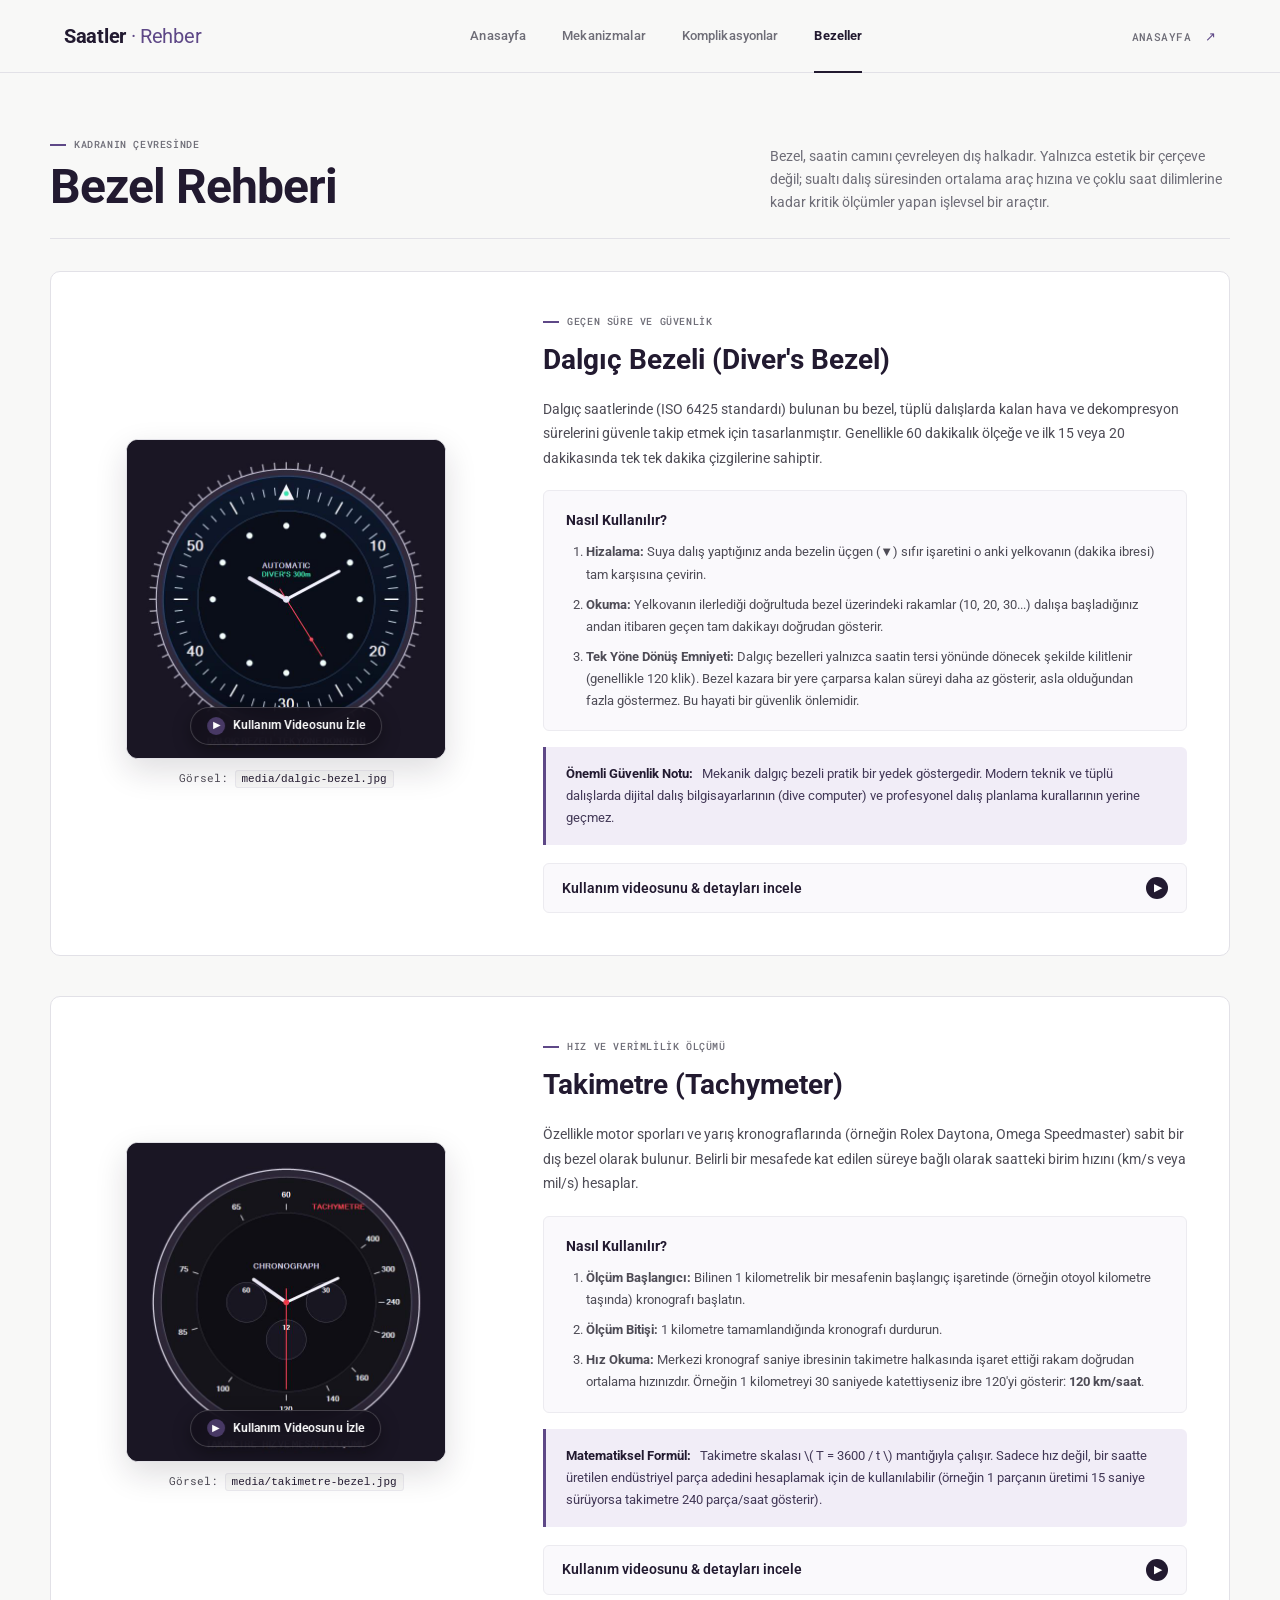
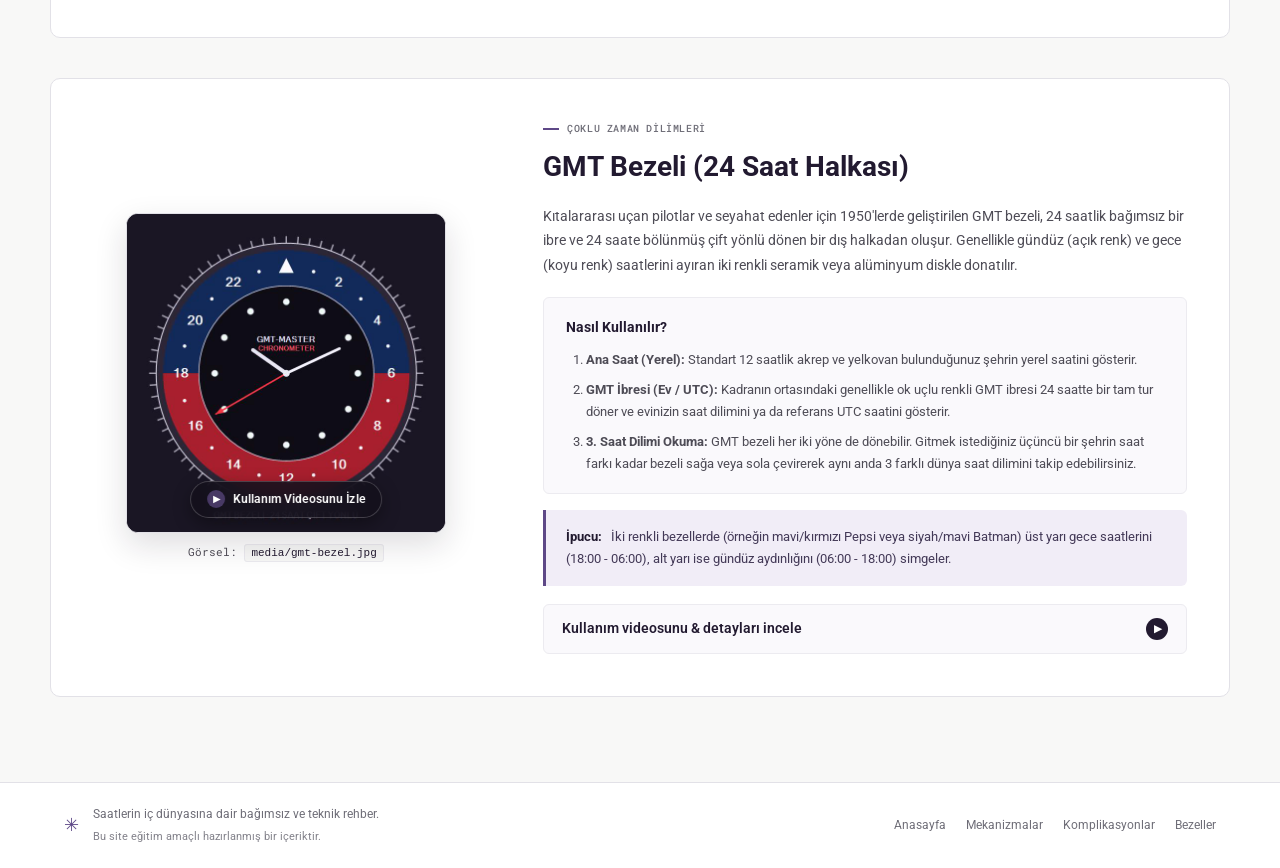
==== commit 7ee48ed4: "bezeller sayfasının videolarını değiştirdim." ====
--- a/bezeller.html
+++ b/bezeller.html
@@ -36,15 +36,17 @@
       <div class="bezel-guides">
         <!-- 1. DALGIÇ BEZELİ -->
         <article class="bezel-guide">
-          <div class="bezel-visual dive-visual" aria-hidden="true">
-            <div class="bezel-face">
-              <span>▼</span>
-              <span>15</span>
-              <span>30</span>
-              <span>45</span>
-              <i></i>
-            </div>
-          </div>
+          <div class="bezel-preview-wrap">
+            <button class="bezel-preview-btn" type="button" popovertarget="bezel-modal-dive" aria-label="Dalgıç Bezeli videosunu ve detayını izle">
+              <img src="media/dalgic-bezel.jpg" alt="Dalgıç Bezeli (Diver's Bezel)" class="bezel-image" onerror="if(!this.dataset.fallback){this.dataset.fallback=1; this.src='media/dalgic-bezel.png';}">
+              <div class="bezel-preview-badge">
+                <span class="badge-icon">▶</span>
+                <span class="badge-text">Kullanım Videosunu İzle</span>
+              </div>
+            </button>
+            <span class="bezel-hint-text">Görsel: <code>media/dalgic-bezel.jpg</code></span>
+          </div>
+
           <div class="bezel-copy">
             <p class="eyebrow"><span class="eyebrow-mark"></span> GEÇEN SÜRE VE GÜVENLİK</p>
             <h3>Dalgıç Bezeli (Diver's Bezel)</h3>
@@ -62,20 +64,26 @@
             <p class="bezel-tip">
               <strong>Önemli Güvenlik Notu:</strong> Mekanik dalgıç bezeli pratik bir yedek göstergedir. Modern teknik ve tüplü dalışlarda dijital dalış bilgisayarlarının (dive computer) ve profesyonel dalış planlama kurallarının yerine geçmez.
             </p>
+
+            <button class="card-link bezel-detail-link" type="button" popovertarget="bezel-modal-dive">
+              Kullanım videosunu & detayları incele <span>▶</span>
+            </button>
           </div>
         </article>
 
         <!-- 2. TAKİMETRE BEZELİ -->
         <article class="bezel-guide">
-          <div class="bezel-visual tachy-visual" aria-hidden="true">
-            <div class="bezel-face">
-              <span>60</span>
-              <span>120</span>
-              <span>240</span>
-              <span>400</span>
-              <i></i>
-            </div>
-          </div>
+          <div class="bezel-preview-wrap">
+            <button class="bezel-preview-btn" type="button" popovertarget="bezel-modal-tachy" aria-label="Takimetre videosunu ve detayını izle">
+              <img src="media/takimetre-bezel.jpg" alt="Takimetre (Tachymeter)" class="bezel-image" onerror="if(!this.dataset.fallback){this.dataset.fallback=1; this.src='media/takimetre-bezel.png';}">
+              <div class="bezel-preview-badge">
+                <span class="badge-icon">▶</span>
+                <span class="badge-text">Kullanım Videosunu İzle</span>
+              </div>
+            </button>
+            <span class="bezel-hint-text">Görsel: <code>media/takimetre-bezel.jpg</code></span>
+          </div>
+
           <div class="bezel-copy">
             <p class="eyebrow"><span class="eyebrow-mark"></span> HIZ VE VERİMLİLİK ÖLÇÜMÜ</p>
             <h3>Takimetre (Tachymeter)</h3>
@@ -93,20 +101,26 @@
             <p class="bezel-tip">
               <strong>Matematiksel Formül:</strong> Takimetre skalası \( T = 3600 / t \) mantığıyla çalışır. Sadece hız değil, bir saatte üretilen endüstriyel parça adedini hesaplamak için de kullanılabilir (örneğin 1 parçanın üretimi 15 saniye sürüyorsa takimetre 240 parça/saat gösterir).
             </p>
+
+            <button class="card-link bezel-detail-link" type="button" popovertarget="bezel-modal-tachy">
+              Kullanım videosunu & detayları incele <span>▶</span>
+            </button>
           </div>
         </article>
 
         <!-- 3. GMT BEZELİ -->
         <article class="bezel-guide">
-          <div class="bezel-visual gmt-visual" aria-hidden="true">
-            <div class="bezel-face">
-              <span>24</span>
-              <span>6</span>
-              <span>12</span>
-              <span>18</span>
-              <i></i>
-            </div>
-          </div>
+          <div class="bezel-preview-wrap">
+            <button class="bezel-preview-btn" type="button" popovertarget="bezel-modal-gmt" aria-label="GMT Bezeli videosunu ve detayını izle">
+              <img src="media/gmt-bezel.jpg" alt="GMT Bezeli (24 Saat Halkası)" class="bezel-image" onerror="if(!this.dataset.fallback){this.dataset.fallback=1; this.src='media/gmt-bezel.png';}">
+              <div class="bezel-preview-badge">
+                <span class="badge-icon">▶</span>
+                <span class="badge-text">Kullanım Videosunu İzle</span>
+              </div>
+            </button>
+            <span class="bezel-hint-text">Görsel: <code>media/gmt-bezel.jpg</code></span>
+          </div>
+
           <div class="bezel-copy">
             <p class="eyebrow"><span class="eyebrow-mark"></span> ÇOKLU ZAMAN DİLİMLERİ</p>
             <h3>GMT Bezeli (24 Saat Halkası)</h3>
@@ -124,8 +138,82 @@
             <p class="bezel-tip">
               <strong>İpucu:</strong> İki renkli bezellerde (örneğin mavi/kırmızı Pepsi veya siyah/mavi Batman) üst yarı gece saatlerini (18:00 - 06:00), alt yarı ise gündüz aydınlığını (06:00 - 18:00) simgeler.
             </p>
+
+            <button class="card-link bezel-detail-link" type="button" popovertarget="bezel-modal-gmt">
+              Kullanım videosunu & detayları incele <span>▶</span>
+            </button>
           </div>
         </article>
+      </div>
+
+      <!-- POPOVER VIDEO MODALS -->
+      <!-- 1. Dalgıç Bezeli Video Modalı -->
+      <div class="popover-panel bezel-video-panel" id="bezel-modal-dive" popover>
+        <button class="popover-close" type="button" popovertarget="bezel-modal-dive" popovertargetaction="hide" aria-label="Kapat">×</button>
+        <p class="eyebrow"><span class="eyebrow-mark"></span> VİDEOLU KULLANIM REHBERİ</p>
+        <h3>Dalgıç Bezeli Nasıl Kullanılır?</h3>
+        <p class="popover-lead">Dalgıç bezeli ile geçen süreyi hatasız ölçme, tek yöne dönüş emniyeti ve pratik günlük kullanım adımları.</p>
+        
+        <div class="video-container">
+          <iframe width="560" height="315" src="https://www.youtube.com/embed/JxawsYAOTwA?si=AmiWsAfJa2VOzgLr" title="YouTube video player" frameborder="0" allow="accelerometer; autoplay; clipboard-write; encrypted-media; gyroscope; picture-in-picture; web-share" referrerpolicy="strict-origin-when-cross-origin" allowfullscreen></iframe>
+        </div>
+
+        <div class="video-notes">
+          <h4>Önemli Noktalar</h4>
+          <ul>
+            <li><strong>Sıfırlama:</strong> Üçgen sıfır işaretini (▼) o anki yelkovanın tam üzerine çevirin.</li>
+            <li><strong>Süre Okuma:</strong> Yelkovanın bezelde işaret ettiği rakam (10, 20, 30 dk) geçen süredir.</li>
+            <li><strong>Güvenlik Emniyeti:</strong> Bezel yalnızca saatin tersi yönünde döner; çarpma durumunda kalan süreyi asla olduğundan fazla göstermez.</li>
+          </ul>
+        </div>
+      </div>
+
+      <!-- 2. Takimetre Video Modalı -->
+      <div class="popover-panel bezel-video-panel" id="bezel-modal-tachy" popover>
+        <button class="popover-close" type="button" popovertarget="bezel-modal-tachy" popovertargetaction="hide" aria-label="Kapat">×</button>
+        <p class="eyebrow"><span class="eyebrow-mark"></span> VİDEOLU KULLANIM REHBERİ</p>
+        <h3>Takimetre (Tachymeter) Nasıl Kullanılır?</h3>
+        <p class="popover-lead">Kronograf ibresi ve dış takimetre ölçeğiyle ortalama hız (km/s) ve saatteki üretim adedini pratik hesaplama.</p>
+        
+        <div class="video-container">
+          <iframe width="560" height="315" src="https://www.youtube.com/embed/2e5vrBVNXzg?si=SLJd8jNTEXz963rz" title="YouTube video player" frameborder="0" allow="accelerometer; autoplay; clipboard-write; encrypted-media; gyroscope; picture-in-picture; web-share" referrerpolicy="strict-origin-when-cross-origin" allowfullscreen></iframe>
+        </div>
+
+        <div class="video-notes">
+          <h4>Önemli Noktalar</h4>
+          <ul>
+            <li><strong>1 Km / Mil Kuralı:</strong> Başlangıç noktasında kronografı başlatın, 1 birim mesafe tamamlandığında durdurun.</li>
+            <li><strong>Hız Değeri:</strong> Saniye ibresinin takimetrede işaret ettiği sayı doğrudan saatteki hızınızdır (örneğin 30 sn = 120 km/s).</li>
+            <li><strong>Matematik Mantığı:</strong> \( T = 3600 / t \) esasına dayanır, saatteki endüstriyel üretim temposunu ölçmek için de kullanılabilir.</li>
+          </ul>
+        </div>
+      </div>
+
+      <!-- 3. GMT Bezeli Video Modalı -->
+      <div class="popover-panel bezel-video-panel" id="bezel-modal-gmt" popover>
+        <button class="popover-close" type="button" popovertarget="bezel-modal-gmt" popovertargetaction="hide" aria-label="Kapat">×</button>
+        <p class="eyebrow"><span class="eyebrow-mark"></span> VİDEOLU KULLANIM REHBERİ</p>
+        <h3>GMT Bezeli (24 Saat Halkası) Nasıl Kullanılır?</h3>
+        <p class="popover-lead">24 saatte bir tam tur atan bağımsız GMT ibresi ve döner dış halkayla aynı anda 3 farklı saat dilimini izleme.</p>
+        
+        <div class="video-container">
+          <iframe 
+            src="https://www.youtube.com/embed/giMKGfy5IV4?enablejsapi=1" 
+            title="GMT Bezeli Nasıl Kullanılır?" 
+            frameborder="0" 
+            allow="accelerometer; autoplay; clipboard-write; encrypted-media; gyroscope; picture-in-picture; web-share" 
+            allowfullscreen>
+          </iframe>
+        </div>
+
+        <div class="video-notes">
+          <h4>Önemli Noktalar</h4>
+          <ul>
+            <li><strong>Yerel Saat:</strong> Standart akrep ve yelkovan yerel saat dilimini gösterir.</li>
+            <li><strong>GMT İbresi:</strong> Renkli ok uçlu ibre evinizin saatini (veya UTC referansını) dış 24 saatlik skala üzerinde gösterir.</li>
+            <li><strong>Çift Yönlü Bezel:</strong> Bezel sağa veya sola çevrilerek gitmek istediğiniz üçüncü şehrin saat farkı kadar kaydırılır.</li>
+          </ul>
+        </div>
       </div>
     </main>
 
--- a/styles.css
+++ b/styles.css
@@ -190,8 +190,12 @@
   flex-direction: column;
   justify-content: center;
   align-items: center;
-  padding: 24px 16px;
-  background: radial-gradient(circle at 50% 48%, #28203c 0%, #1e172e 68%, #151022 100%);
+  width: 100%;
+  height: 100%;
+  min-height: 520px;
+  box-sizing: border-box;
+  padding: 60px 0;
+  background: radial-gradient(circle at 50% 50%, #28203c 0%, #1e172e 68%, #151022 100%);
   color: #e8e5f0;
   overflow: hidden;
   border-right: 1px solid var(--line);
@@ -208,12 +212,16 @@
 .workbench-header {
   position: absolute;
   top: 18px;
-  left: 24px;
-  right: 24px;
+  left: 20px;
+  right: 20px;
   display: flex;
   justify-content: space-between;
   align-items: center;
-  z-index: 3;
+  z-index: 4;
+  pointer-events: none;
+}
+.workbench-header > * {
+  pointer-events: auto;
 }
 .workbench-tag {
   font-family: var(--mono);
@@ -244,17 +252,21 @@
 }
 .canvas-wrapper {
   position: relative;
-  width: min(100%, 480px);
-  aspect-ratio: 1;
-  display: grid;
-  place-items: center;
+  width: 100%;
+  aspect-ratio: 1 / 1;
+  max-width: 100%;
+  display: flex;
+  align-items: center;
+  justify-content: center;
   z-index: 2;
+  margin: auto 0;
 }
 #zemberek-canvas {
   width: 100%;
   height: 100%;
   display: block;
   cursor: grab;
+  touch-action: none;
 }
 #zemberek-canvas:active {
   cursor: grabbing;
@@ -262,14 +274,14 @@
 .workbench-controls {
   position: absolute;
   bottom: 20px;
-  left: 24px;
-  right: 24px;
+  left: 20px;
+  right: 20px;
   display: flex;
   justify-content: space-between;
   align-items: center;
   flex-wrap: wrap;
   gap: 12px;
-  z-index: 3;
+  z-index: 4;
 }
 .control-buttons {
   display: flex;
@@ -730,88 +742,189 @@
   border-radius: 10px;
   background: var(--surface);
 }
-.bezel-visual {
+/* BEZEL PREVIEW & MEDIA SYSTEM */
+.bezel-preview-wrap {
+  display: flex;
+  flex-direction: column;
+  align-items: center;
+  gap: 10px;
+  width: 100%;
+  max-width: 320px;
+  margin: 0 auto;
+}
+.bezel-preview-btn {
   position: relative;
-  display: grid;
-  width: min(100%, 280px);
+  display: block;
+  width: 100%;
   aspect-ratio: 1;
-  margin: auto;
+  padding: 0;
+  border: 1px solid var(--line);
+  border-radius: 12px;
+  background: #1a1624;
+  overflow: hidden;
+  cursor: pointer;
+  box-shadow: 0 12px 32px rgba(25, 18, 35, 0.14);
+  transition: transform 0.25s ease, box-shadow 0.25s ease, border-color 0.25s ease;
+}
+.bezel-preview-btn:hover {
+  transform: translateY(-4px);
+  border-color: #a28ec4;
+  box-shadow: 0 18px 40px rgba(25, 18, 35, 0.24);
+}
+.bezel-preview-btn:focus-visible {
+  outline: 2px solid var(--purple);
+  outline-offset: 3px;
+}
+.bezel-image {
+  width: 100%;
+  height: 100%;
+  object-fit: cover;
+  display: block;
+  transition: transform 0.4s cubic-bezier(0.2, 0, 0, 1);
+}
+.bezel-preview-btn:hover .bezel-image {
+  transform: scale(1.04);
+}
+.bezel-preview-badge {
+  position: absolute;
+  bottom: 14px;
+  left: 50%;
+  transform: translateX(-50%);
+  display: inline-flex;
+  align-items: center;
+  gap: 8px;
+  padding: 8px 16px;
+  background: rgba(20, 16, 28, 0.88);
+  backdrop-filter: blur(8px);
+  -webkit-backdrop-filter: blur(8px);
+  border: 1px solid rgba(255, 255, 255, 0.2);
+  border-radius: 24px;
+  color: #fff;
+  font-size: 12px;
+  font-weight: 600;
+  letter-spacing: 0.01em;
+  white-space: nowrap;
+  box-shadow: 0 6px 18px rgba(0, 0, 0, 0.35);
+  transition: background 0.2s ease, transform 0.2s ease, border-color 0.2s ease;
+}
+.bezel-preview-btn:hover .bezel-preview-badge {
+  background: rgba(45, 34, 65, 0.95);
+  border-color: rgba(255, 255, 255, 0.4);
+  transform: translateX(-50%) scale(1.04);
+}
+.badge-icon {
+  display: inline-grid;
   place-items: center;
+  width: 18px;
+  height: 18px;
+  border-radius: 50%;
+  background: var(--purple);
+  color: #fff;
+  font-size: 9px;
+  line-height: 1;
+  padding-left: 1px;
+}
+.bezel-hint-text {
+  font-family: var(--mono);
+  font-size: 11px;
+  color: var(--ink-secondary);
+  text-align: center;
+}
+.bezel-hint-text code {
+  background: var(--paper);
+  padding: 2px 6px;
+  border-radius: 3px;
+  border: 1px solid var(--line-light);
+  color: var(--purple-dark);
+}
+.bezel-detail-link {
+  margin-top: 18px;
+  padding: 13px 18px;
+  background: #faf9fc;
+  border: 1px solid var(--line-light);
+  border-radius: 6px;
+  font-size: 13.5px;
+  font-weight: 600;
+  color: var(--purple-dark);
+  cursor: pointer;
+  transition: all 0.2s ease;
+}
+.bezel-detail-link:hover {
+  background: var(--purple-light);
+  border-color: var(--purple);
+  color: var(--purple-dark);
+}
+.bezel-detail-link span {
+  display: inline-grid;
+  place-items: center;
+  width: 22px;
+  height: 22px;
   border-radius: 50%;
   background: var(--purple-dark);
-  box-shadow: 0 12px 32px rgba(35, 28, 50, 0.16);
-}
-.bezel-visual::before {
+  color: #fff;
+  font-size: 10px;
+  padding-left: 2px;
+  transition: transform 0.2s ease, background 0.2s ease;
+}
+.bezel-detail-link:hover span {
+  transform: scale(1.1);
+  background: var(--purple);
+}
+
+/* BEZEL VIDEO POPOVER MODAL */
+.bezel-video-panel {
+  width: min(760px, calc(100% - 32px));
+  max-height: min(90vh, 860px);
+}
+.video-container {
+  position: relative;
+  width: 100%;
+  aspect-ratio: 16 / 9;
+  margin: 18px 0;
+  background: #0e0c14;
+  border-radius: 8px;
+  overflow: hidden;
+  border: 1px solid var(--line);
+  box-shadow: 0 12px 32px rgba(20, 15, 30, 0.2);
+}
+.video-container.video-short {
+  max-width: 320px;
+  aspect-ratio: 9 / 16;
+  max-height: 520px;
+  margin: 18px auto;
+}
+.video-container iframe {
   position: absolute;
-  inset: 8%;
-  border: 1px solid rgba(255, 255, 255, 0.22);
-  border-radius: 50%;
-  content: "";
-}
-.bezel-face {
-  position: relative;
-  display: flex;
-  width: 78%;
-  aspect-ratio: 1;
-  justify-content: space-between;
-  align-items: flex-start;
-  padding: 10% 12%;
-  border: 1.5px solid rgba(255, 255, 255, 0.5);
-  border-radius: 50%;
-  color: #fff;
-  font-family: var(--mono);
-  font-size: 10px;
-  font-weight: 500;
-}
-.bezel-face::before {
-  position: absolute;
-  inset: 7%;
-  border: 1px dashed rgba(255, 255, 255, 0.35);
-  border-radius: 50%;
-  content: "";
-}
-.bezel-face span:nth-child(2) { align-self: flex-end; }
-.bezel-face span:nth-child(3) { align-self: flex-end; }
-.bezel-face span:nth-child(4) { align-self: flex-start; }
-.bezel-face i {
-  position: absolute;
-  top: 50%;
-  left: 50%;
-  width: 2px;
-  height: 33%;
-  background: #cfc2e6;
-  transform: translate(-50%, -100%) rotate(35deg);
-  transform-origin: bottom;
-}
-.tachy-visual {
-  background: #eae8ee;
-}
-.tachy-visual .bezel-face {
-  border-color: rgba(50, 40, 68, 0.7);
-  color: var(--purple-dark);
-  transform: rotate(26deg);
-}
-.tachy-visual .bezel-face::before {
-  border-color: rgba(50, 40, 68, 0.35);
-}
-.tachy-visual .bezel-face i {
-  background: var(--purple);
-  transform: translate(-50%, -100%) rotate(-18deg);
-}
-.gmt-visual {
-  background: #252230;
-}
-.gmt-visual .bezel-face {
-  border-color: #bda7df;
-  color: #f1edfa;
-  transform: rotate(-18deg);
-}
-.gmt-visual .bezel-face::before {
-  border-color: rgba(189, 167, 223, 0.45);
-}
-.gmt-visual .bezel-face i {
-  background: #e59a68;
-  transform: translate(-50%, -100%) rotate(65deg);
+  inset: 0;
+  width: 100%;
+  height: 100%;
+  border: 0;
+}
+.video-notes {
+  margin: 16px 0 0;
+  padding: 16px 20px;
+  background: #faf9fc;
+  border: 1px solid var(--line-light);
+  border-radius: 6px;
+}
+.video-notes h4 {
+  margin: 0 0 10px;
+  font-size: 13.5px;
+  font-weight: 700;
+  color: var(--purple-dark);
+}
+.video-notes ul {
+  margin: 0;
+  padding-left: 18px;
+  color: var(--ink-secondary);
+  font-size: 13px;
+  line-height: 1.7;
+}
+.video-notes li {
+  margin-bottom: 6px;
+}
+.video-notes li:last-child {
+  margin-bottom: 0;
 }
 .bezel-copy h3 {
   margin: 6px 0 14px;
@@ -1008,7 +1121,7 @@
 /* RESPONSIVE DESIGN */
 @media (max-width: 1200px) {
   .home-hero {
-    grid-template-columns: 42% 58%;
+    grid-template-columns: 35% 65%;
   }
 }
 
@@ -1027,9 +1140,14 @@
     min-height: auto;
   }
   .hero-art-container {
-    min-height: 480px;
+    min-height: 500px;
     border-right: 0;
     border-bottom: 1px solid #2f2d38;
+    padding: 60px 20px;
+  }
+  .canvas-wrapper {
+    width: min(100%, 480px);
+    margin: 0 auto;
   }
   .portal-grid {
     grid-template-columns: 1fr;
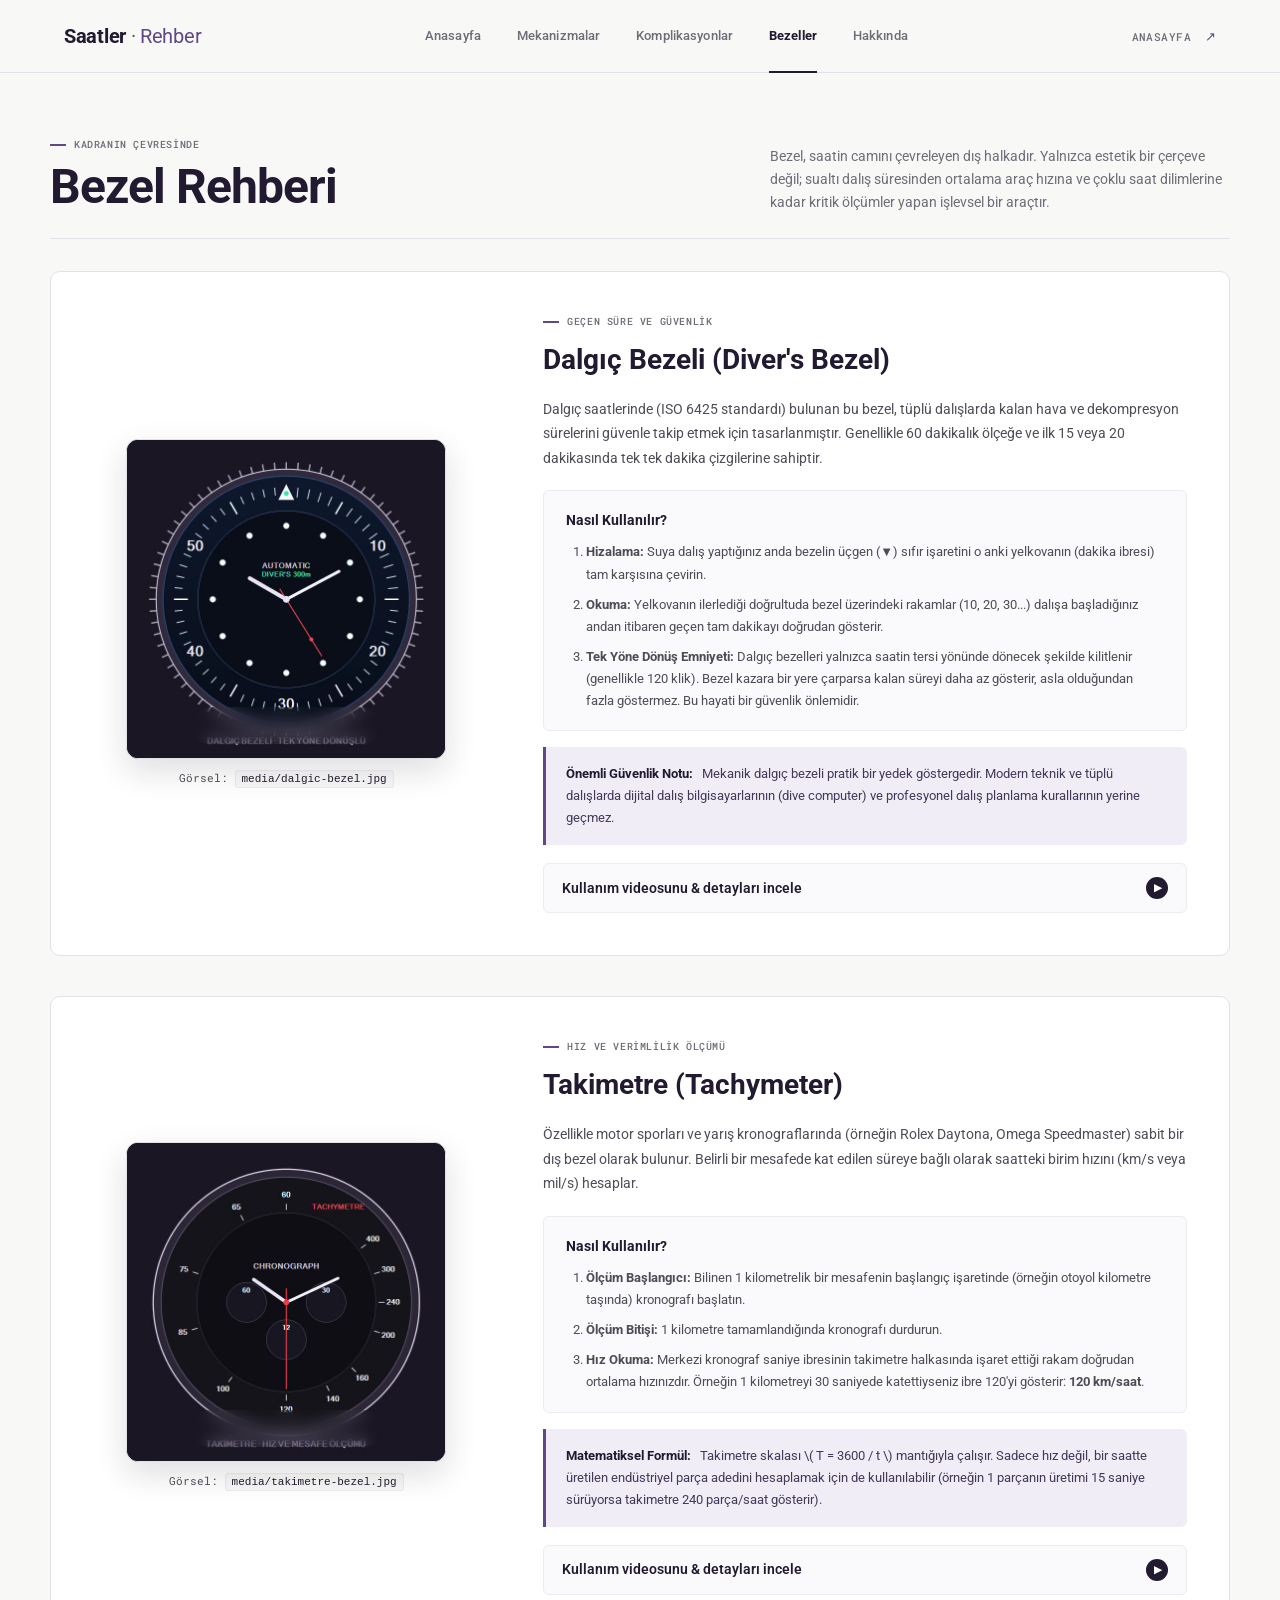
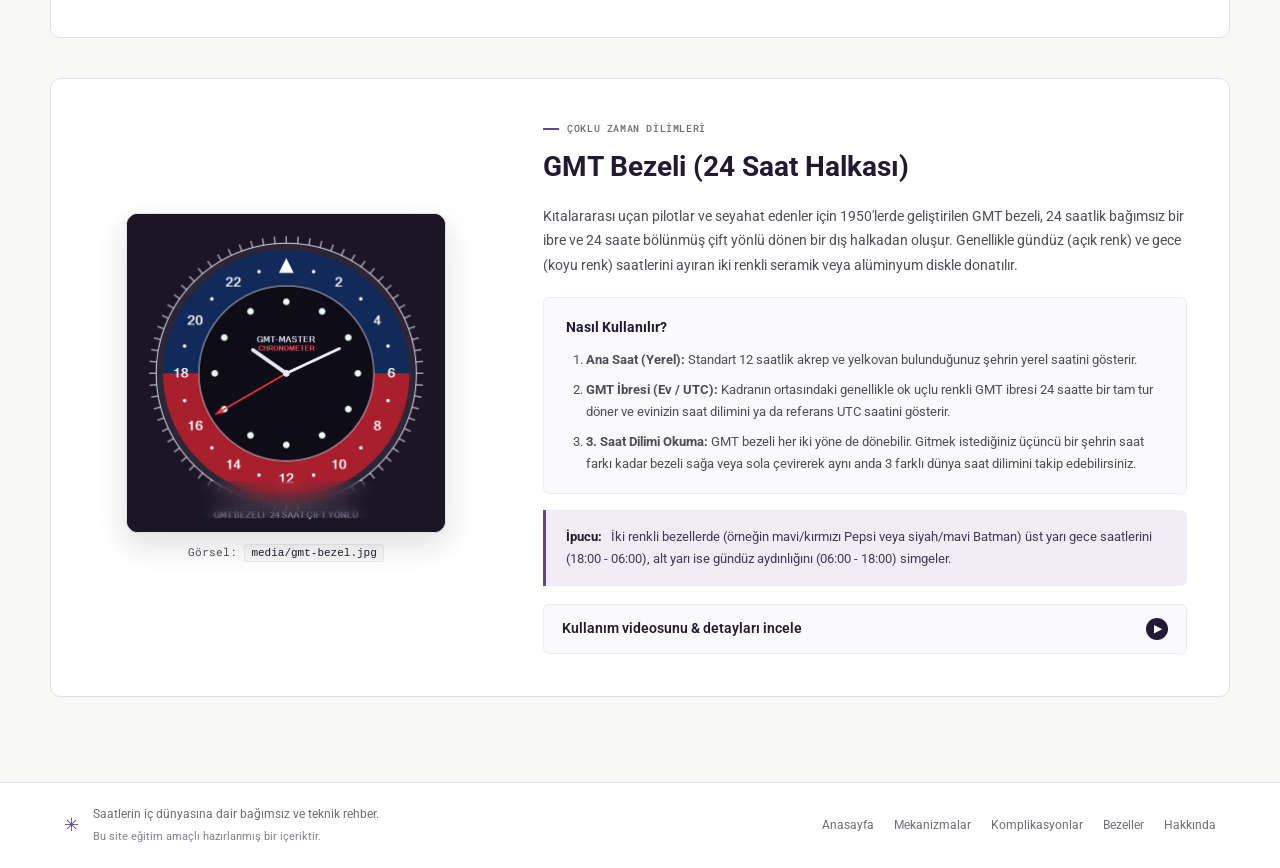
==== commit e380a280: "hakkında init" ====
--- a/bezeller.html
+++ b/bezeller.html
@@ -20,6 +20,7 @@
         <a class="nav-link" href="mekanizmalar.html">Mekanizmalar</a>
         <a class="nav-link" href="komplikasyonlar.html">Komplikasyonlar</a>
         <a class="nav-link active" aria-current="page" href="bezeller.html">Bezeller</a>
+        <a class="nav-link" href="hakkinda.html">Hakkında</a>
       </nav>
       <a class="topbar-index" href="index.html">ANASAYFA <span>↗</span></a>
     </header>
@@ -230,6 +231,7 @@
         <a href="mekanizmalar.html">Mekanizmalar</a>
         <a href="komplikasyonlar.html">Komplikasyonlar</a>
         <a href="bezeller.html">Bezeller</a>
+        <a href="hakkinda.html">Hakkında</a>
       </nav>
     </footer>
   </body>
--- a/styles.css
+++ b/styles.css
@@ -20,6 +20,7 @@
 }
 
 * { box-sizing: border-box; }
+[hidden] { display: none !important; }
 html { scroll-behavior: smooth; scroll-padding-top: 84px; }
 body {
   margin: 0;
@@ -561,8 +562,39 @@
   font-family: var(--body);
   font-size: 13px;
 }
+.search-field input::-webkit-search-cancel-button {
+  -webkit-appearance: none;
+  appearance: none;
+  display: none;
+}
 .search-field input::placeholder {
   color: #92909a;
+}
+.search-clear-btn {
+  display: inline-flex;
+  align-items: center;
+  justify-content: center;
+  width: 18px;
+  height: 18px;
+  padding: 0;
+  margin: 0;
+  border: 0;
+  border-radius: 50%;
+  background: var(--line);
+  color: var(--muted);
+  font-family: inherit;
+  font-size: 13px;
+  line-height: 1;
+  cursor: pointer;
+  flex-shrink: 0;
+  transition: all 0.15s ease;
+}
+.search-clear-btn:hover {
+  background: var(--purple-light);
+  color: var(--purple-dark);
+}
+.search-clear-btn[hidden] {
+  display: none !important;
 }
 .filter-label {
   display: grid;
@@ -589,12 +621,35 @@
   outline: 2px solid var(--accent);
   outline-offset: 2px;
 }
+.result-bar {
+  display: flex;
+  width: 100%;
+  align-items: center;
+  justify-content: space-between;
+  gap: 12px;
+}
 .result-count {
-  width: 100%;
   margin: 0;
   color: var(--muted);
   font-family: var(--mono);
   font-size: 11px;
+}
+.reset-filter-btn {
+  background: transparent;
+  border: 1px solid var(--line);
+  border-radius: 4px;
+  padding: 4px 10px;
+  color: var(--muted);
+  font-family: var(--mono);
+  font-size: 11px;
+  cursor: pointer;
+  white-space: nowrap;
+  transition: all 0.2s ease;
+}
+.reset-filter-btn:hover {
+  background: var(--purple-light);
+  border-color: var(--accent);
+  color: var(--purple-dark);
 }
 
 /* CARDS GRID - ALL CARDS TALLER & LONGER (bütün kartlar daha uzun olsun) */
@@ -613,6 +668,9 @@
   border-radius: 8px;
   background: var(--surface);
   transition: border-color 0.2s ease, transform 0.2s ease, box-shadow 0.2s ease;
+}
+.info-card[hidden] {
+  display: none !important;
 }
 .info-card:hover {
   border-color: #c4b9db;
@@ -705,6 +763,9 @@
   background: var(--surface);
   border: 1px dashed var(--line);
   border-radius: 8px;
+}
+.empty-state[hidden] {
+  display: none !important;
 }
 
 /* COMPLICATION CARDS (TALLER & LONGER) */
@@ -1118,6 +1179,419 @@
   color: var(--purple);
 }
 
+/* ==========================================================================
+   ABOUT PAGE (HAKKINDA) STYLES
+   ========================================================================== */
+.about-section {
+  display: flex;
+  flex-direction: column;
+  gap: 56px;
+}
+
+.about-criteria-banner {
+  margin-top: 32px;
+  padding: 32px 36px;
+  background: linear-gradient(135deg, var(--surface) 0%, var(--purple-light) 100%);
+  border: 1px solid #d4c9e8;
+  border-left: 4px solid var(--purple);
+  border-radius: 10px;
+  box-shadow: 0 8px 24px rgba(72, 57, 101, 0.06);
+}
+
+.criteria-badge-row {
+  display: flex;
+  align-items: center;
+  gap: 12px;
+  margin-bottom: 14px;
+}
+
+.criteria-pill {
+  display: inline-flex;
+  align-items: center;
+  gap: 6px;
+  padding: 4px 12px;
+  border-radius: 20px;
+  background: var(--purple-dark);
+  color: #fff;
+  font-family: var(--mono);
+  font-size: 11px;
+  font-weight: 500;
+  letter-spacing: 0.04em;
+  text-transform: uppercase;
+}
+
+.criteria-meta {
+  font-family: var(--mono);
+  font-size: 11px;
+  color: var(--accent);
+  font-weight: 500;
+  letter-spacing: 0.05em;
+}
+
+.criteria-banner-title {
+  margin: 0 0 12px;
+  font-family: var(--display);
+  font-size: clamp(22px, 2.5vw, 28px);
+  font-weight: 700;
+  color: var(--purple-dark);
+  letter-spacing: -0.015em;
+}
+
+.criteria-banner-text {
+  max-width: 860px;
+  margin: 0 0 22px;
+  color: var(--ink-secondary);
+  font-size: 14.5px;
+  line-height: 1.65;
+}
+
+.criteria-quick-links {
+  display: flex;
+  flex-wrap: wrap;
+  gap: 12px;
+}
+
+.criteria-link-btn {
+  display: inline-flex;
+  align-items: center;
+  gap: 8px;
+  padding: 8px 16px;
+  border-radius: 6px;
+  background: var(--surface);
+  border: 1px solid var(--line);
+  color: var(--purple-dark);
+  font-size: 13px;
+  font-weight: 600;
+  transition: all 0.2s ease;
+}
+
+.criteria-link-btn span {
+  color: var(--accent);
+  transition: transform 0.2s ease;
+}
+
+.criteria-link-btn:hover {
+  background: var(--purple);
+  color: #fff;
+  border-color: var(--purple);
+  box-shadow: 0 4px 12px rgba(72, 57, 101, 0.15);
+}
+
+.criteria-link-btn:hover span {
+  color: #fff;
+  transform: translateY(2px);
+}
+
+.about-block {
+  padding-top: 40px;
+  border-top: 1px solid var(--line);
+}
+
+.block-title-row {
+  margin-bottom: 24px;
+}
+
+.section-number-tag {
+  display: inline-block;
+  padding: 3px 8px;
+  border-radius: 4px;
+  background: var(--purple-tint);
+  color: var(--purple);
+  font-family: var(--mono);
+  font-size: 11px;
+  font-weight: 600;
+  letter-spacing: 0.05em;
+  margin-bottom: 8px;
+}
+
+.block-title-row h2 {
+  margin: 4px 0 6px;
+  font-family: var(--display);
+  font-size: clamp(26px, 3.2vw, 34px);
+  font-weight: 700;
+  color: var(--purple-dark);
+  letter-spacing: -0.015em;
+}
+
+.block-subtitle {
+  margin: 0;
+  color: var(--muted);
+  font-size: 15px;
+  font-weight: 500;
+}
+
+.about-intro-text {
+  max-width: 920px;
+  margin-bottom: 28px;
+  color: var(--ink);
+  font-size: 15px;
+  line-height: 1.7;
+}
+
+.about-intro-text p {
+  margin-bottom: 12px;
+}
+
+/* ABOUT GRID (GEREKÇE KARTLARI) */
+.about-grid {
+  display: grid;
+  grid-template-columns: repeat(2, minmax(0, 1fr));
+  gap: 22px;
+}
+
+.about-card {
+  display: flex;
+  flex-direction: column;
+  padding: 28px 26px 24px;
+  background: var(--surface);
+  border: 1px solid var(--line);
+  border-radius: 8px;
+  transition: transform 0.2s ease, box-shadow 0.2s ease, border-color 0.2s ease;
+}
+
+.about-card:hover {
+  transform: translateY(-3px);
+  border-color: #c4b9db;
+  box-shadow: 0 12px 30px rgba(45, 35, 65, 0.07);
+}
+
+.about-card-badge {
+  font-family: var(--mono);
+  font-size: 11px;
+  font-weight: 600;
+  color: var(--accent);
+  letter-spacing: 0.05em;
+  margin-bottom: 10px;
+}
+
+.about-card h3 {
+  margin: 0 0 14px;
+  font-family: var(--display);
+  font-size: 20px;
+  font-weight: 700;
+  color: var(--purple-dark);
+  letter-spacing: -0.01em;
+  line-height: 1.3;
+}
+
+.about-card p {
+  margin: 0 0 20px;
+  color: var(--ink-secondary);
+  font-size: 13.5px;
+  line-height: 1.68;
+  flex-grow: 1;
+}
+
+.card-highlight-tag {
+  display: inline-block;
+  padding: 6px 12px;
+  border-radius: 4px;
+  background: var(--purple-light);
+  color: var(--purple);
+  font-family: var(--mono);
+  font-size: 11px;
+  font-weight: 500;
+  align-self: flex-start;
+}
+
+/* BENEFIT FLOW (ZİYARETÇİ FAYDALARI) */
+.benefit-flow {
+  display: flex;
+  flex-direction: column;
+  gap: 28px;
+}
+
+.benefit-card {
+  padding: 32px 30px;
+  background: var(--surface);
+  border: 1px solid var(--line);
+  border-radius: 10px;
+  box-shadow: 0 4px 16px rgba(0, 0, 0, 0.02);
+  transition: border-color 0.2s ease, box-shadow 0.2s ease;
+}
+
+.benefit-card:hover {
+  border-color: #c4b9db;
+  box-shadow: 0 10px 28px rgba(45, 35, 65, 0.06);
+}
+
+.benefit-header {
+  display: flex;
+  align-items: flex-start;
+  gap: 20px;
+  margin-bottom: 22px;
+  padding-bottom: 18px;
+  border-bottom: 1px solid var(--line-light);
+}
+
+.benefit-num {
+  display: grid;
+  place-items: center;
+  width: 44px;
+  height: 44px;
+  border-radius: 8px;
+  background: var(--purple);
+  color: #fff;
+  font-family: var(--mono);
+  font-size: 18px;
+  font-weight: 700;
+  flex-shrink: 0;
+}
+
+.benefit-heading-wrap {
+  flex-grow: 1;
+}
+
+.benefit-heading-wrap h3 {
+  margin: 0 0 6px;
+  font-family: var(--display);
+  font-size: 21px;
+  font-weight: 700;
+  color: var(--purple-dark);
+  letter-spacing: -0.01em;
+}
+
+.benefit-tag {
+  display: inline-block;
+  font-family: var(--mono);
+  font-size: 11px;
+  font-weight: 600;
+  color: var(--accent);
+  letter-spacing: 0.04em;
+}
+
+.problem-solution-grid {
+  display: grid;
+  grid-template-columns: repeat(2, minmax(0, 1fr));
+  gap: 18px;
+  margin-bottom: 20px;
+}
+
+.problem-box, .solution-box {
+  padding: 18px 20px;
+  border-radius: 6px;
+  font-size: 13.5px;
+  line-height: 1.65;
+}
+
+.problem-box {
+  background: #fdfaf7;
+  border: 1px solid #fae6d3;
+  color: #5c3821;
+}
+
+.solution-box {
+  background: #f7f9fd;
+  border: 1px solid #d8e2f8;
+  color: #1f3560;
+}
+
+.ps-label {
+  display: block;
+  font-family: var(--mono);
+  font-size: 10px;
+  font-weight: 700;
+  letter-spacing: 0.06em;
+  text-transform: uppercase;
+  margin-bottom: 8px;
+}
+
+.ps-label-problem {
+  color: #a84e1b;
+}
+
+.ps-label-solution {
+  color: #2b5cb8;
+}
+
+.problem-box p, .solution-box p {
+  margin: 0;
+}
+
+.benefit-feature-list {
+  display: flex;
+  flex-wrap: wrap;
+  gap: 12px 24px;
+  padding-top: 14px;
+  border-top: 1px solid var(--line-light);
+  color: var(--ink-secondary);
+  font-size: 12.5px;
+  font-weight: 500;
+}
+
+.benefit-feature-list span {
+  display: inline-flex;
+  align-items: center;
+  gap: 6px;
+}
+
+/* SPECS TABLE (PROJE KÜNYESİ) */
+.specs-table-container {
+  overflow-x: auto;
+  border: 1px solid var(--line);
+  border-radius: 8px;
+  background: var(--surface);
+  box-shadow: 0 4px 16px rgba(0, 0, 0, 0.02);
+}
+
+.about-specs-table {
+  width: 100%;
+  border-collapse: collapse;
+  text-align: left;
+  font-size: 13.5px;
+}
+
+.about-specs-table th, .about-specs-table td {
+  padding: 16px 20px;
+  border-bottom: 1px solid var(--line-light);
+  vertical-align: top;
+}
+
+.about-specs-table th {
+  background: #fbfafc;
+  color: var(--purple-dark);
+  font-family: var(--mono);
+  font-size: 11px;
+  font-weight: 600;
+  letter-spacing: 0.04em;
+  text-transform: uppercase;
+}
+
+.about-specs-table tr:last-child td {
+  border-bottom: 0;
+}
+
+.about-specs-table td strong {
+  color: var(--purple-dark);
+}
+
+.about-specs-table code {
+  font-family: var(--mono);
+  font-size: 12px;
+  background: var(--paper);
+  padding: 2px 6px;
+  border-radius: 3px;
+  border: 1px solid var(--line-light);
+  color: var(--purple);
+}
+
+.badge-status {
+  display: inline-flex;
+  align-items: center;
+  gap: 4px;
+  padding: 3px 8px;
+  border-radius: 4px;
+  font-family: var(--mono);
+  font-size: 10.5px;
+  font-weight: 600;
+}
+
+.badge-success {
+  background: #eaf7ed;
+  color: #1e7e34;
+  border: 1px solid #c3e6cb;
+}
+
 /* RESPONSIVE DESIGN */
 @media (max-width: 1200px) {
   .home-hero {
@@ -1131,6 +1605,12 @@
   }
   .complication-grid {
     grid-template-columns: repeat(2, minmax(0, 1fr));
+  }
+  .about-grid {
+    grid-template-columns: 1fr;
+  }
+  .problem-solution-grid {
+    grid-template-columns: 1fr;
   }
 }
 
@@ -1174,9 +1654,42 @@
   }
   .main-nav {
     gap: 12px;
+    overflow-x: auto;
+    -webkit-overflow-scrolling: touch;
+    scrollbar-width: none;
+  }
+  .main-nav::-webkit-scrollbar {
+    display: none;
   }
   .nav-link {
     min-height: 60px;
+    font-size: 12px;
+    white-space: nowrap;
+    flex-shrink: 0;
+  }
+  .about-criteria-banner {
+    padding: 24px 18px;
+  }
+  .criteria-quick-links {
+    flex-direction: column;
+  }
+  .criteria-link-btn {
+    width: 100%;
+    justify-content: space-between;
+  }
+  .benefit-card {
+    padding: 22px 16px;
+  }
+  .benefit-header {
+    flex-direction: column;
+    gap: 12px;
+  }
+  .benefit-feature-list {
+    flex-direction: column;
+    gap: 8px;
+  }
+  .about-specs-table th, .about-specs-table td {
+    padding: 12px 14px;
     font-size: 12px;
   }
   .hero-art-container {
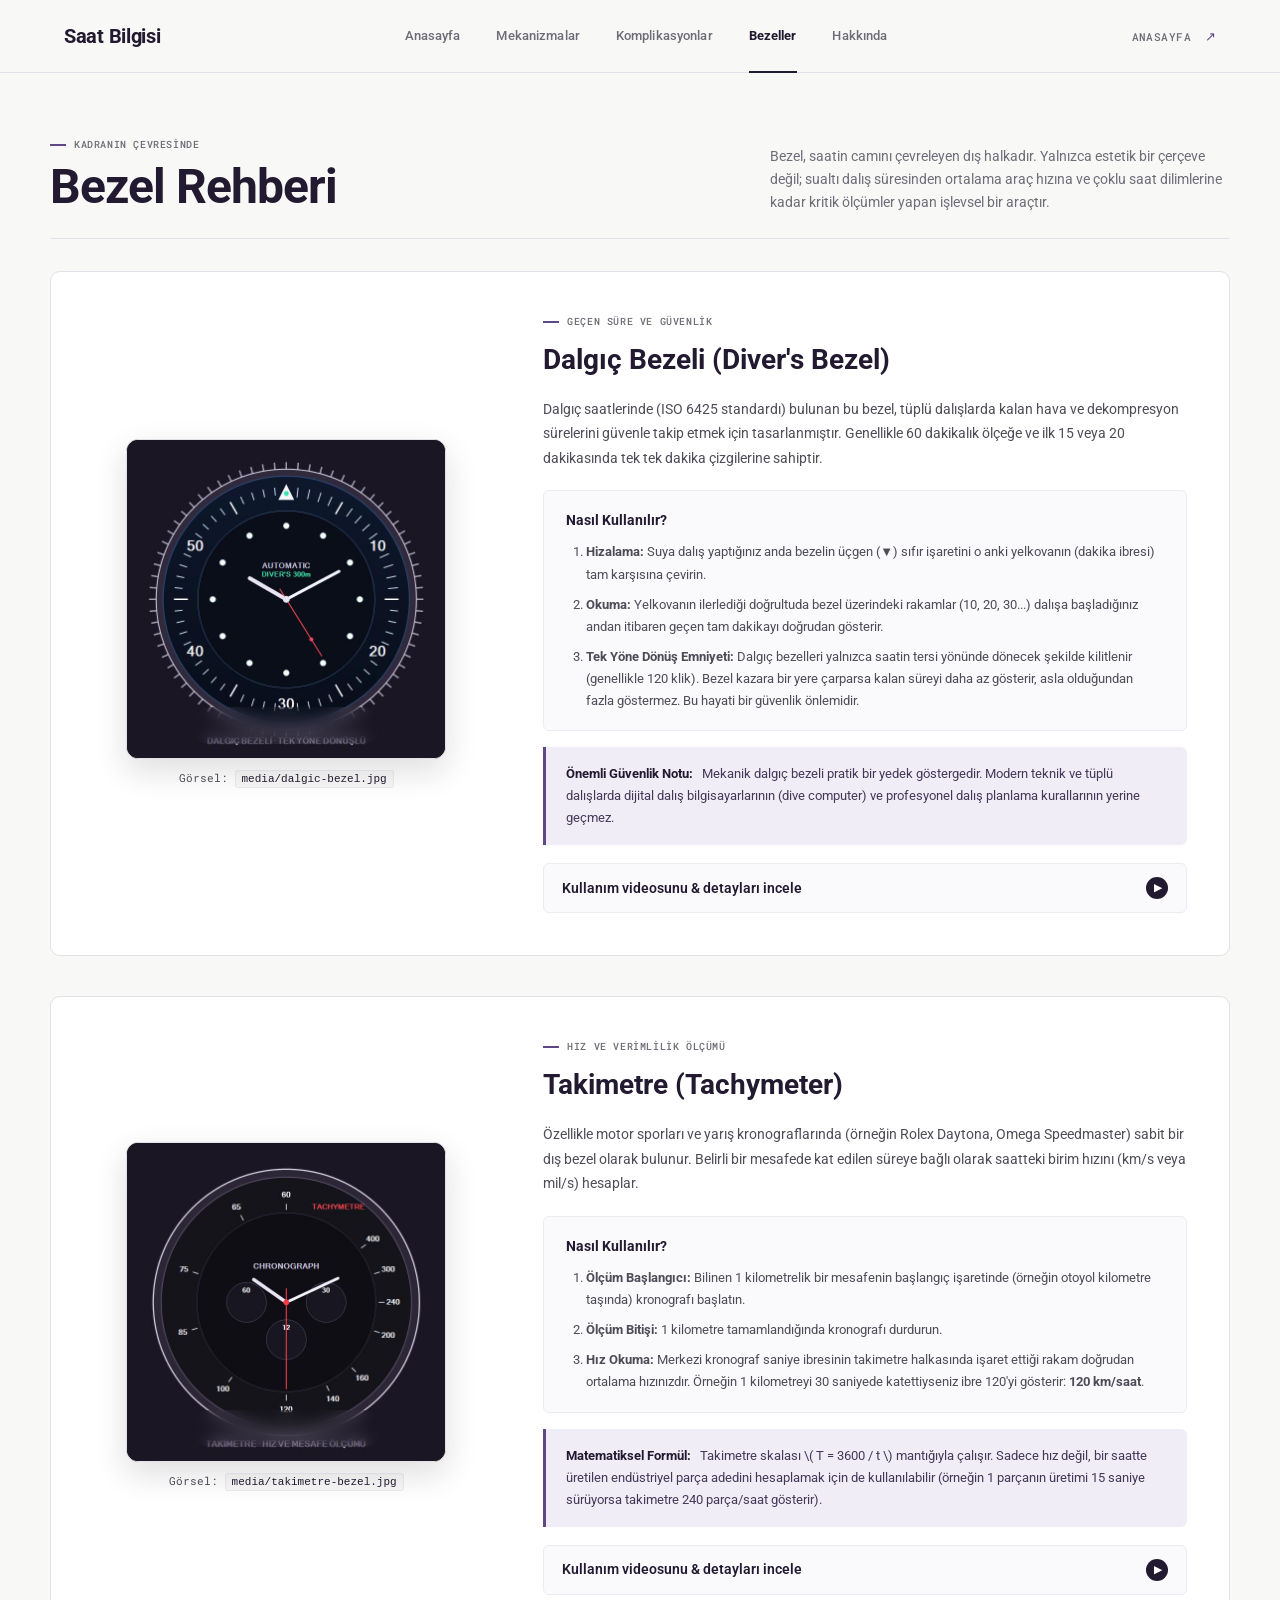
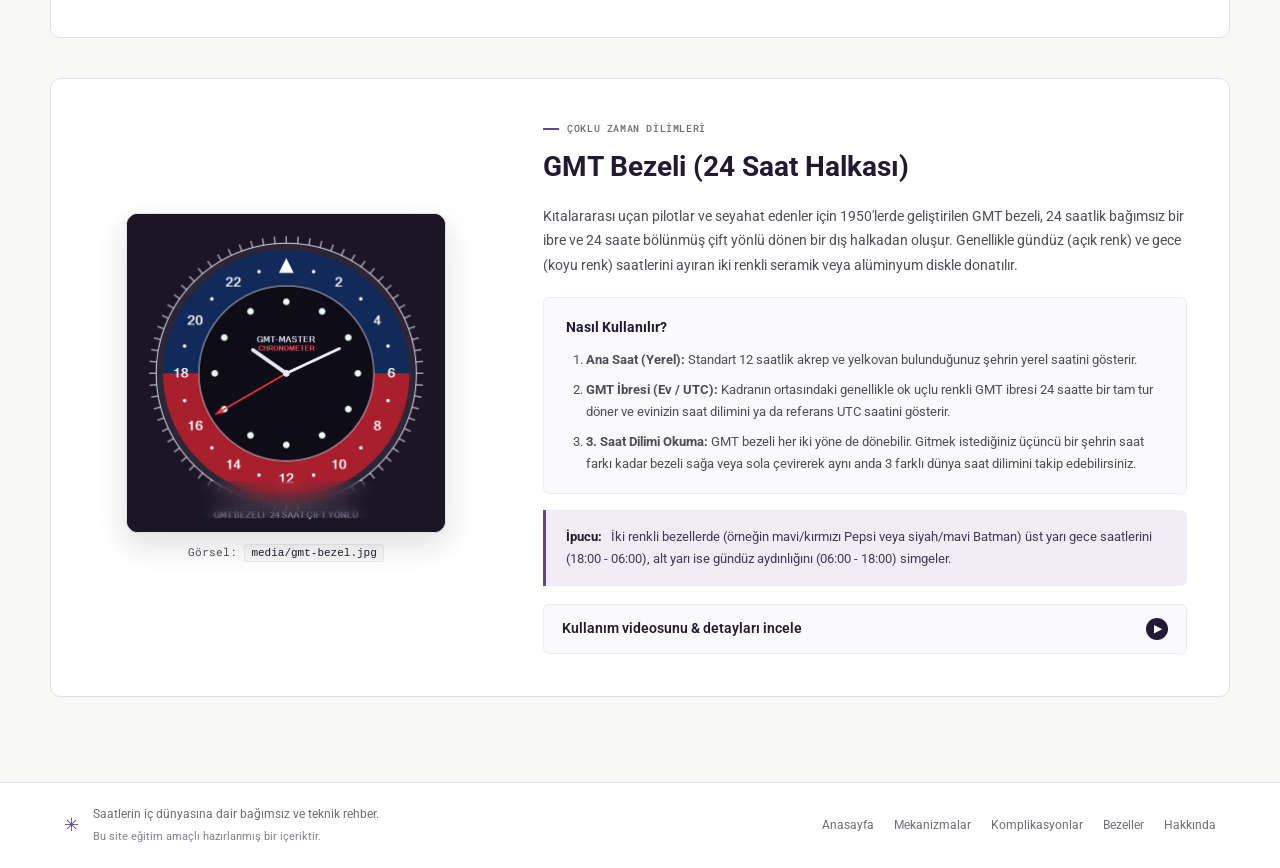
==== commit de9cca5a: "navbar brandi saat bilgisi yaptım" ====
--- a/bezeller.html
+++ b/bezeller.html
@@ -14,7 +14,7 @@
   </head>
   <body>
     <header class="topbar">
-      <a class="wordmark" href="index.html" aria-label="Saatler Rehberi Anasayfa">Saatler <span>· Rehber</span></a>
+      <a class="wordmark" href="index.html" aria-label="Saat Bilgisi Anasayfa">Saat Bilgisi</a>
       <nav class="main-nav" aria-label="Ana gezinme">
         <a class="nav-link" href="index.html">Anasayfa</a>
         <a class="nav-link" href="mekanizmalar.html">Mekanizmalar</a>
--- a/styles.css
+++ b/styles.css
@@ -1182,6 +1182,75 @@
 /* ==========================================================================
    ABOUT PAGE (HAKKINDA) STYLES
    ========================================================================== */
+.about-simple-wrap {
+  max-width: 860px;
+  margin: 0 auto;
+  display: flex;
+  flex-direction: column;
+  gap: 32px;
+  min-height: calc(100vh - 240px);
+}
+
+.about-card-box {
+  background: var(--surface);
+  border: 1px solid var(--line);
+  border-radius: 12px;
+  padding: 36px 40px;
+  box-shadow: 0 4px 20px rgba(45, 35, 65, 0.04);
+  transition: border-color 0.2s ease, box-shadow 0.2s ease;
+}
+
+.about-card-box:hover {
+  border-color: #c4b9db;
+  box-shadow: 0 8px 30px rgba(45, 35, 65, 0.07);
+}
+
+.about-simple-title {
+  font-family: var(--display);
+  font-size: clamp(22px, 2.5vw, 26px);
+  font-weight: 700;
+  color: var(--purple-dark);
+  letter-spacing: -0.015em;
+  margin: 0 0 20px;
+  padding-bottom: 14px;
+  border-bottom: 2px solid var(--purple-light);
+}
+
+.about-simple-text {
+  color: var(--ink);
+  font-size: 16px;
+  line-height: 1.8;
+  margin: 0;
+}
+
+.about-simple-list {
+  margin: 0;
+  padding: 0;
+  list-style: none;
+  display: flex;
+  flex-direction: column;
+  gap: 16px;
+}
+
+.about-simple-list li {
+  position: relative;
+  padding-left: 28px;
+  color: var(--ink);
+  font-size: 15.5px;
+  line-height: 1.7;
+}
+
+.about-simple-list li::before {
+  content: "";
+  position: absolute;
+  left: 0;
+  top: 9px;
+  width: 8px;
+  height: 8px;
+  border-radius: 50%;
+  background: var(--accent);
+}
+
 .about-section {
   display: flex;
   flex-direction: column;
